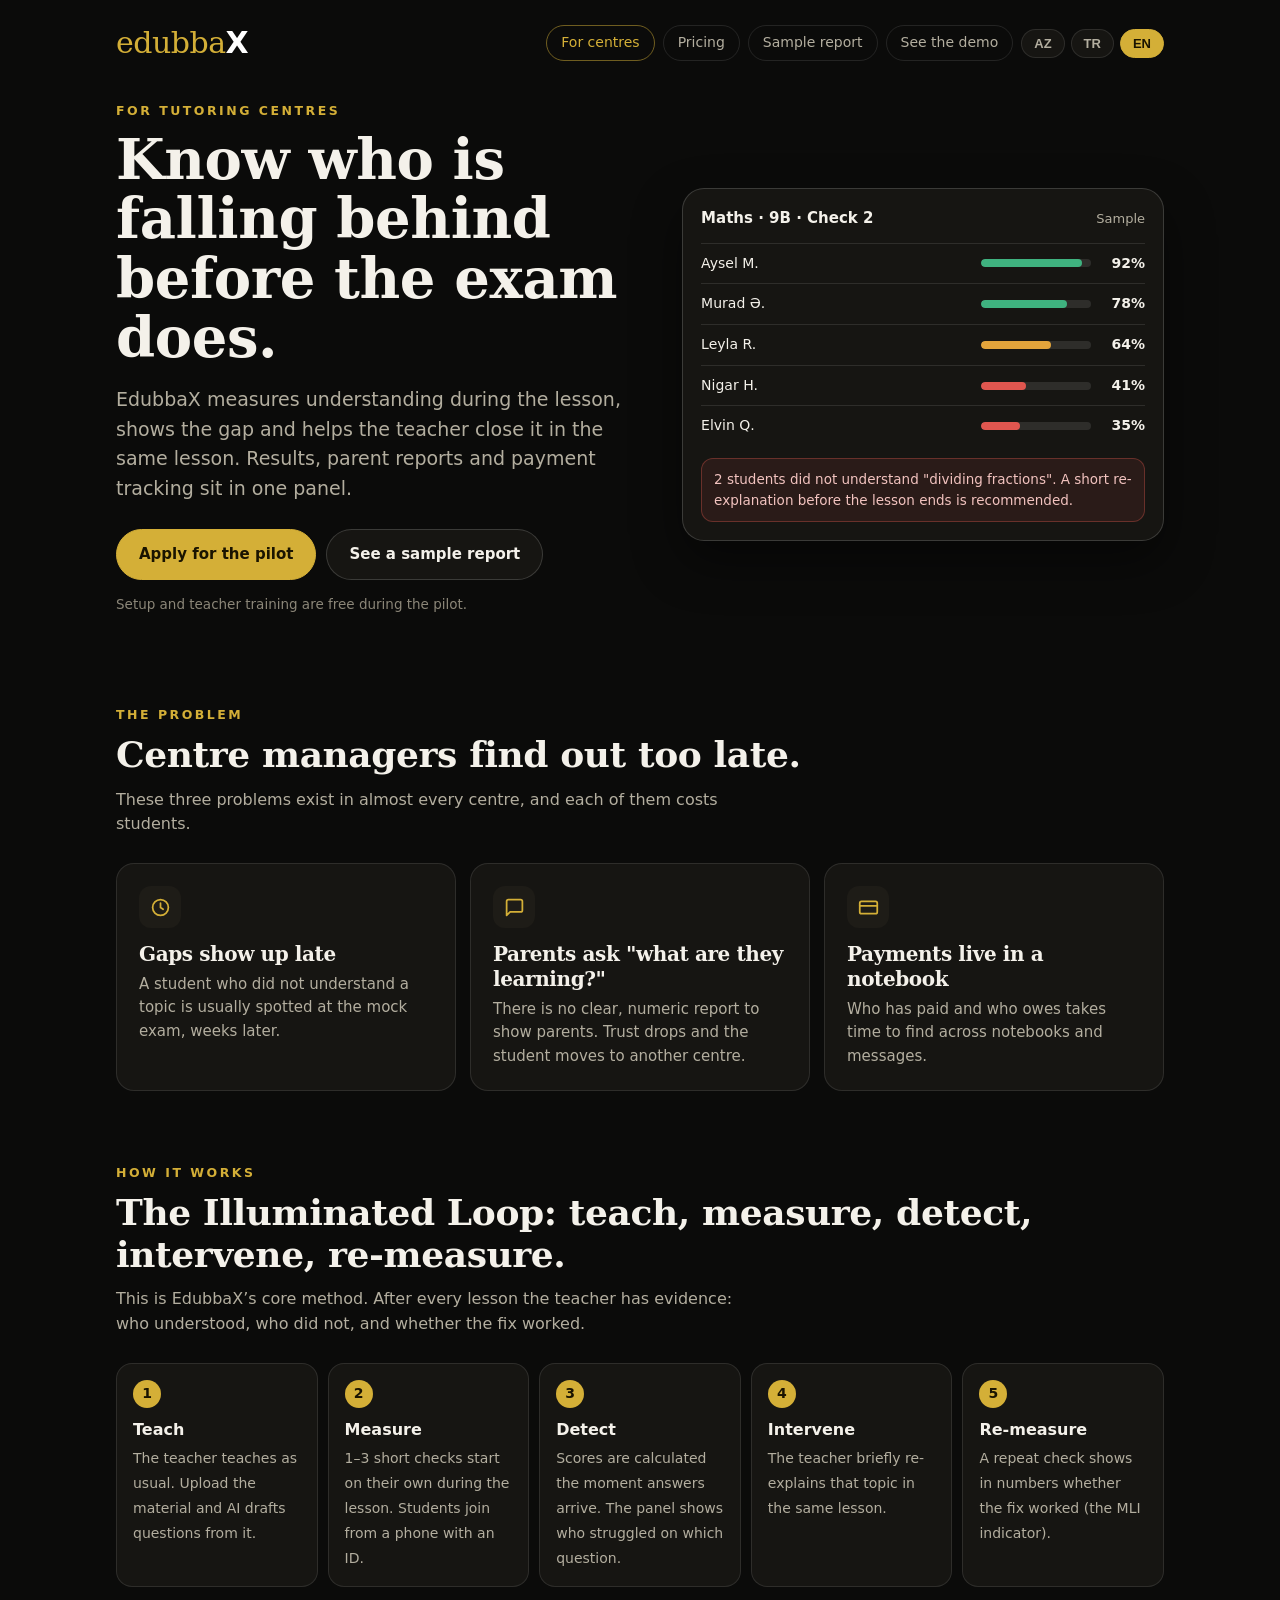
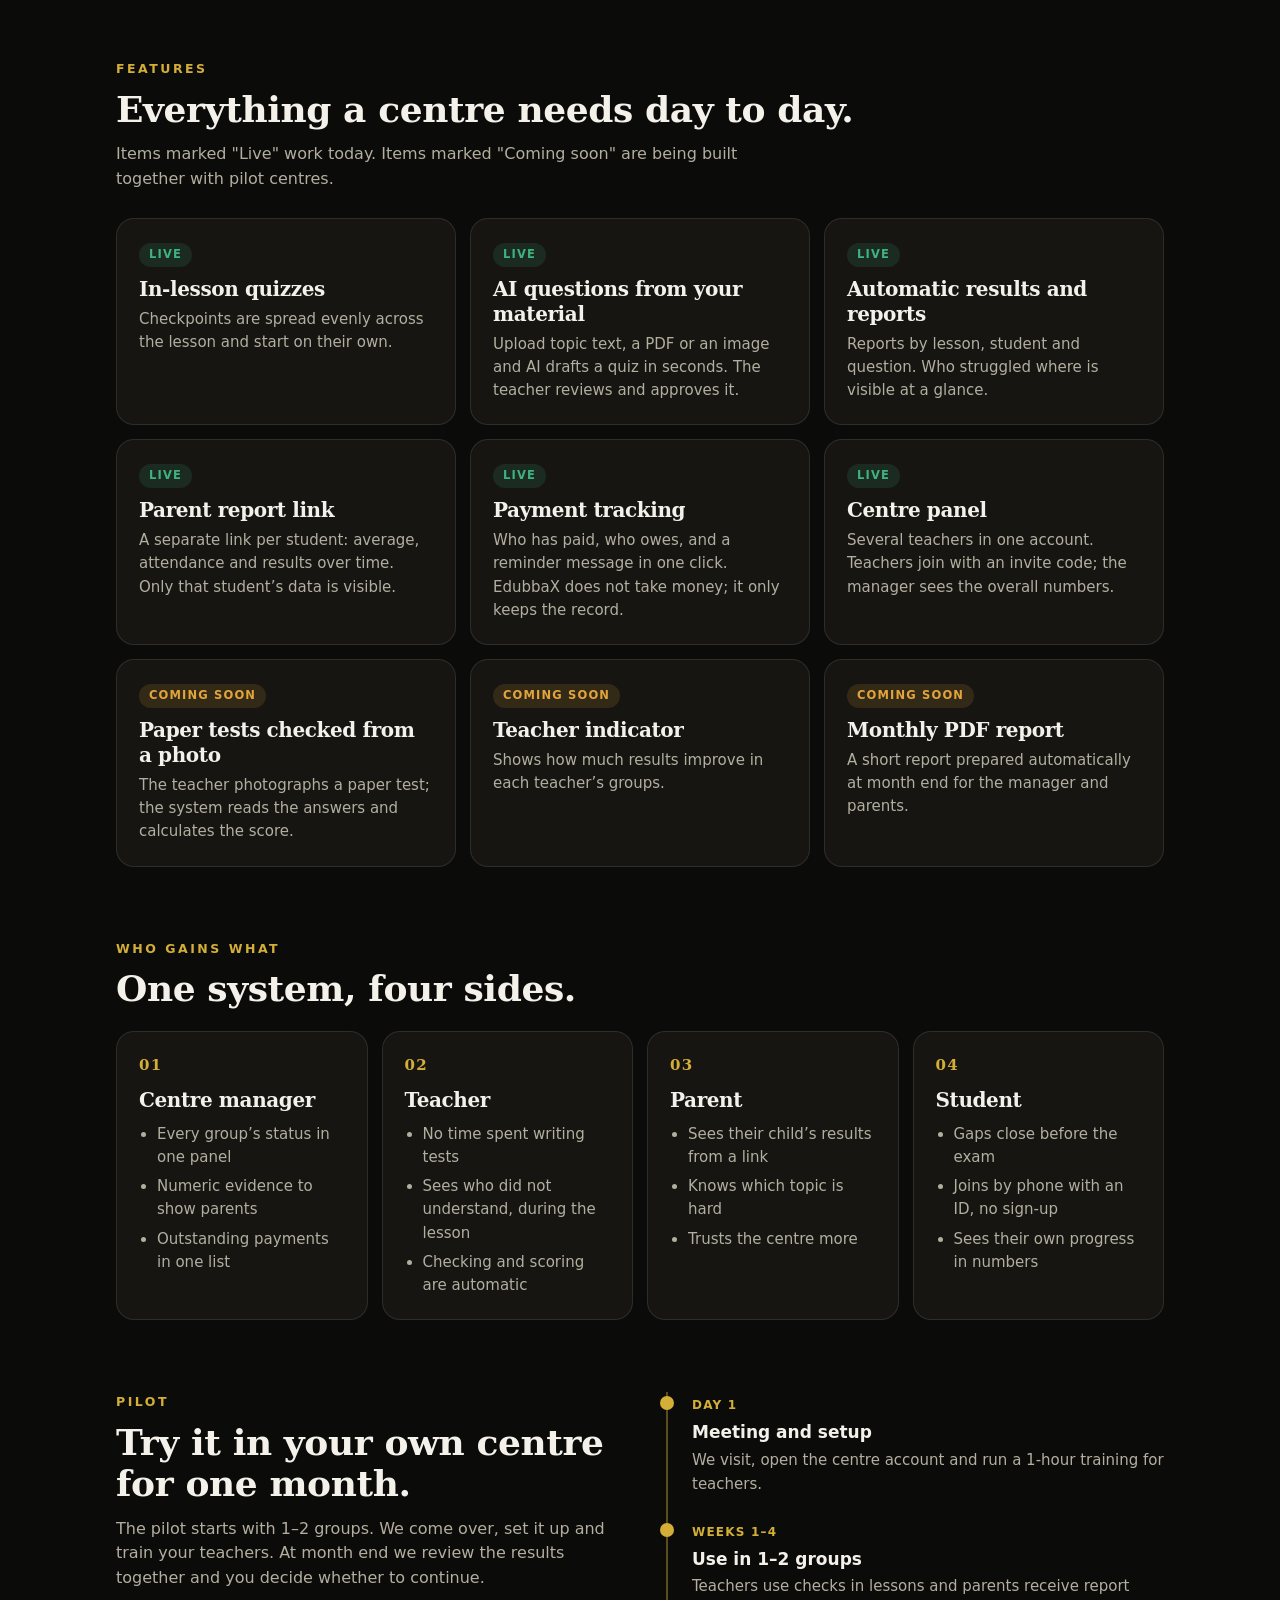
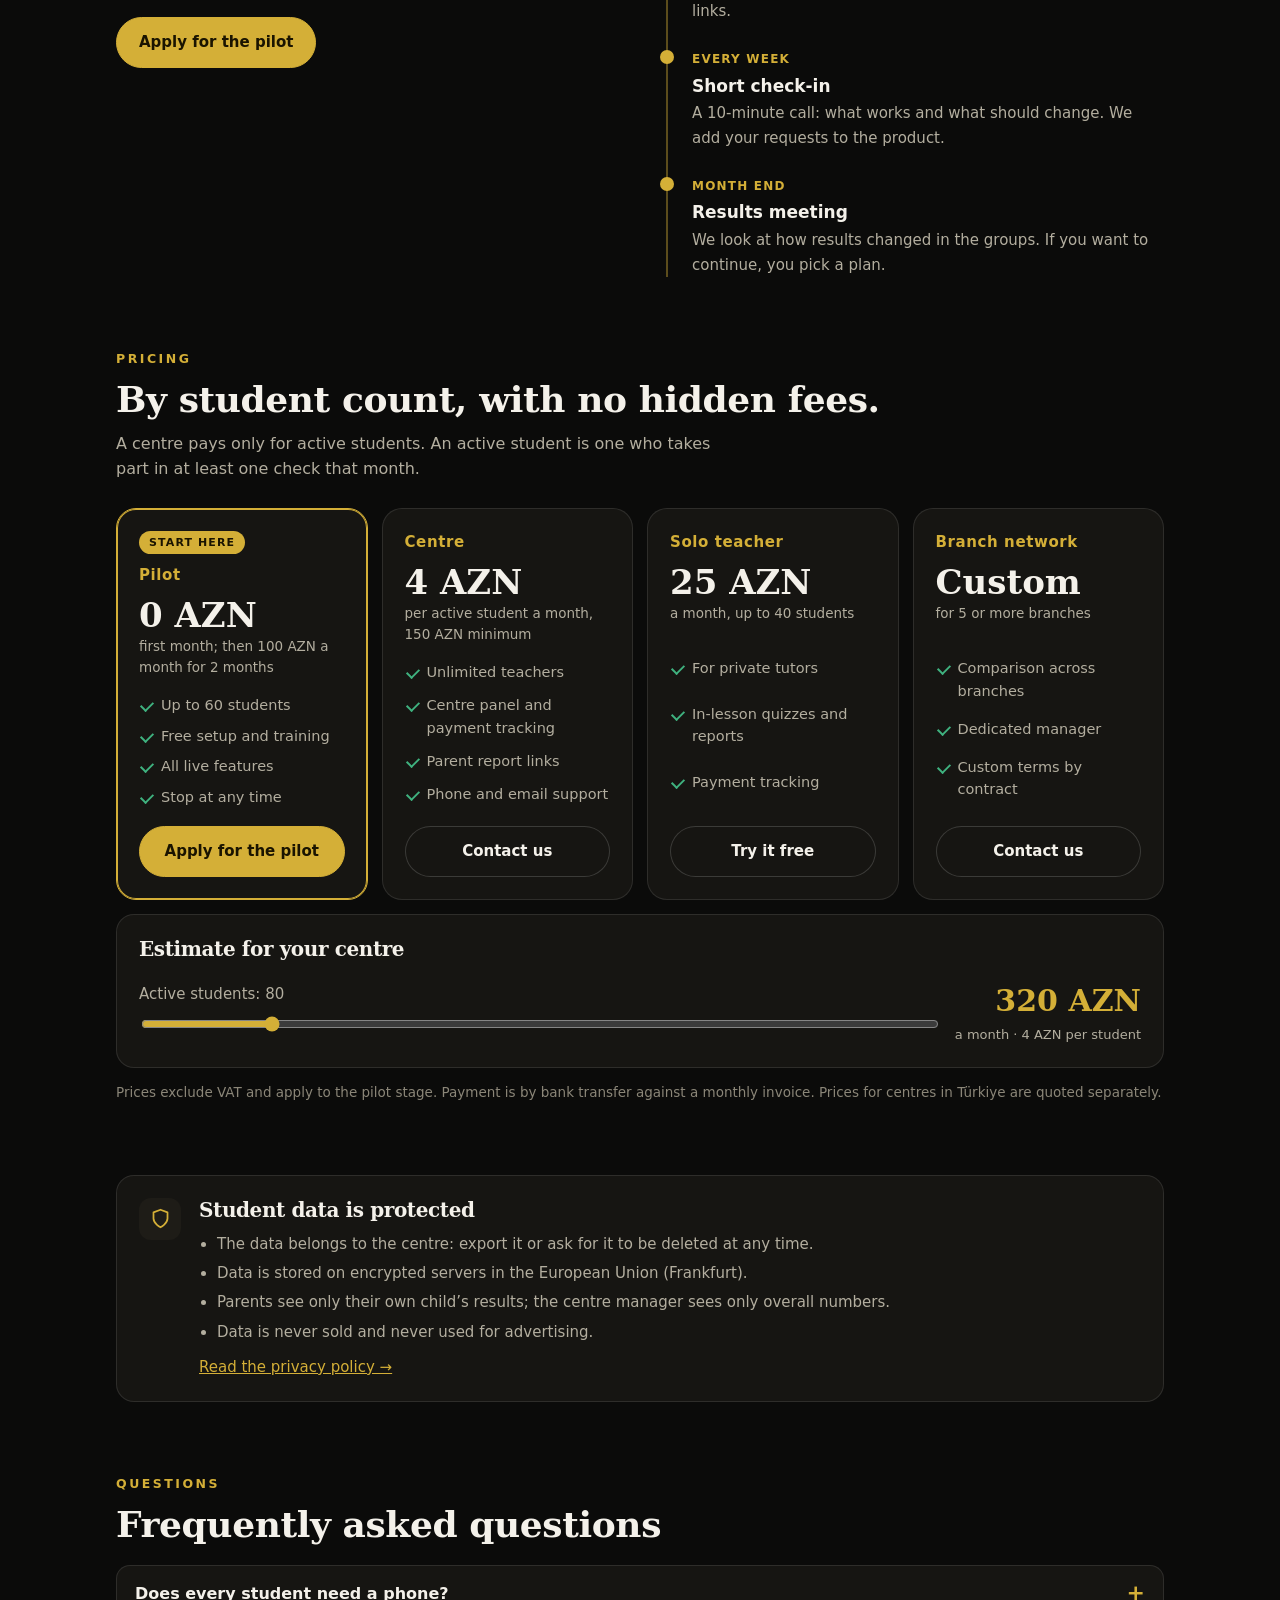
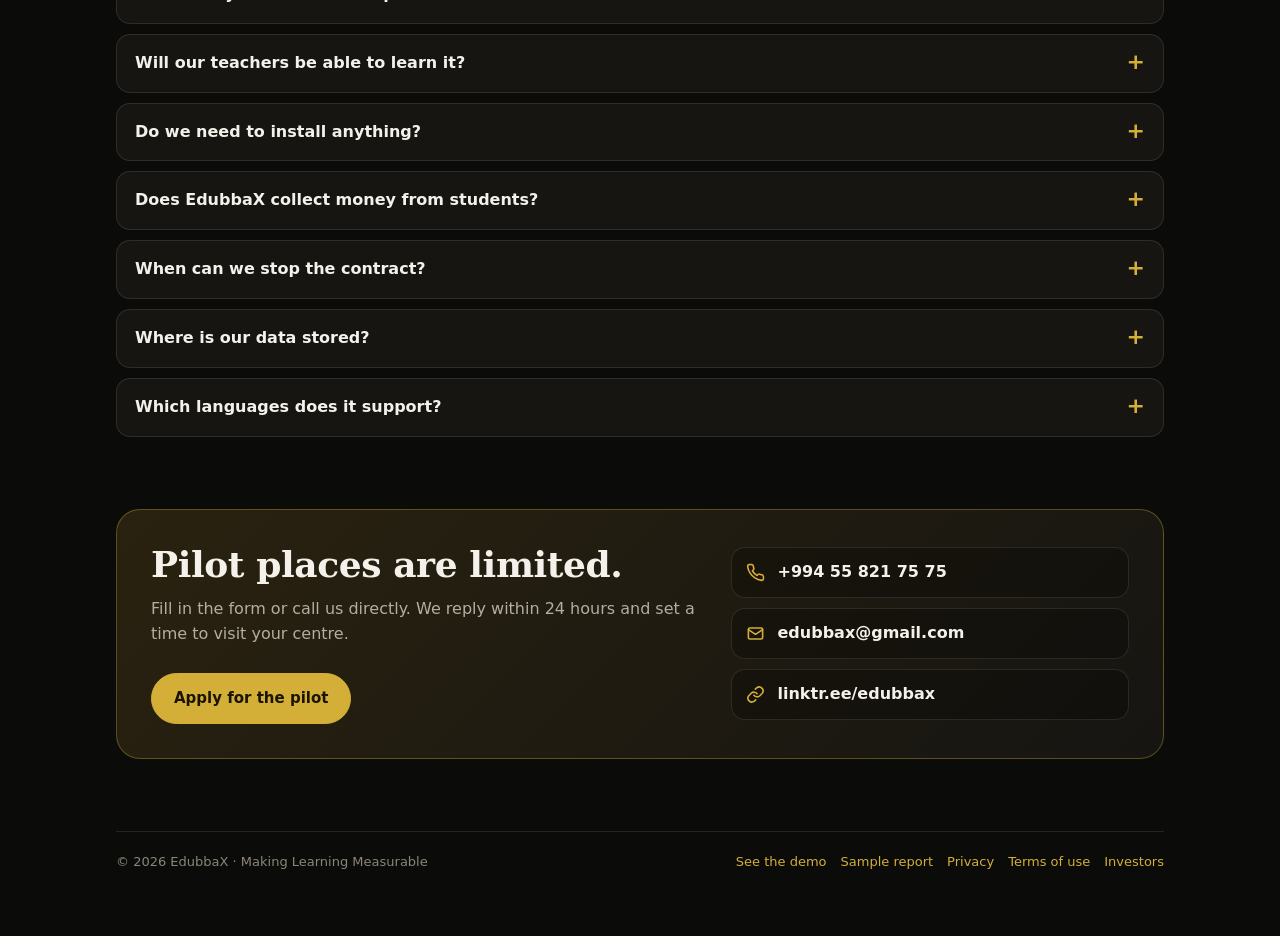
==== courses.html @ f81bd630 "Add centres page, pricing, sample report, privacy and terms pages Co-Authored-By: Claude Opus 5.5 <n" ====
<!doctype html>
<html lang="az">
<head>
<meta charset="utf-8">
<meta name="viewport" content="width=device-width,initial-scale=1">
<title>EdubbaX · Kurslar üçün</title>
<meta name="description" content="Tədris mərkəzləri üçün EdubbaX: dərs içi yoxlama, avtomatik nəticə, valideyn hesabatı və ödəniş uçotu bir paneldə.">
<meta property="og:title" content="EdubbaX · Kurslar üçün">
<meta property="og:description" content="Kursunuzda kimin geri qaldığını imtahandan əvvəl bilin.">
<link rel="stylesheet" href="assets/site.css">
</head>
<body>
<div class="wrap">
  <header class="top">
    <a class="logo" data-l="./" href="./" aria-label="EdubbaX">edubba<b>X</b></a>
    <div class="topr">
      <a class="nav-a on" data-l="courses.html" href="courses.html" data-t="nCourses"></a>
      <a class="nav-a" data-l="courses.html#pricing" href="#pricing" data-t="nPricing"></a>
      <a class="nav-a hide-sm" data-l="sample-report.html" href="sample-report.html" data-t="nSample"></a>
      <a class="nav-a hide-sm" data-l="./" href="./" data-t="nDemo"></a>
      <div class="lang" role="group" aria-label="Language"><button type="button" data-l="az">AZ</button><button type="button" data-l="tr">TR</button><button type="button" data-l="en">EN</button></div>
    </div>
  </header>

  <div class="hero">
    <div>
      <p class="eyebrow" data-t="hEb"></p>
      <h1 data-t="hH"></h1>
      <p class="lead" data-t="hP"></p>
      <div class="cta">
        <a class="btn gold" data-l="waitlist.html" href="waitlist.html" data-t="ctaPilot"></a>
        <a class="btn" data-l="sample-report.html" href="sample-report.html" data-t="ctaSample"></a>
      </div>
      <p class="note" data-t="hNote"></p>
    </div>
    <div class="mock" aria-hidden="true">
      <div class="mh"><b data-t="mTitle"></b><span data-t="mTag"></span></div>
      <div class="mrow"><span>Aysel M.</span><span class="bar"><i style="width:92%;background:var(--ok)"></i></span><b>92%</b></div>
      <div class="mrow"><span>Murad Ə.</span><span class="bar"><i style="width:78%;background:var(--ok)"></i></span><b>78%</b></div>
      <div class="mrow"><span>Leyla R.</span><span class="bar"><i style="width:64%;background:var(--warn)"></i></span><b>64%</b></div>
      <div class="mrow"><span>Nigar H.</span><span class="bar"><i style="width:41%;background:var(--bad)"></i></span><b>41%</b></div>
      <div class="mrow"><span>Elvin Q.</span><span class="bar"><i style="width:35%;background:var(--bad)"></i></span><b>35%</b></div>
      <div class="alert" data-t="mAlert"></div>
    </div>
  </div>

  <section id="problem">
    <p class="eyebrow" data-t="pEb"></p>
    <h2 data-t="pH"></h2>
    <p class="sub" data-t="pSub"></p>
    <div class="g3">
      <div class="card"><span class="ic"><svg viewBox="0 0 24 24" fill="none" stroke="currentColor" stroke-width="2" stroke-linecap="round" stroke-linejoin="round"><circle cx="12" cy="12" r="9"/><path d="M12 7v5l3 2"/></svg></span><h3 data-t="p1h"></h3><p data-t="p1p"></p></div>
      <div class="card"><span class="ic"><svg viewBox="0 0 24 24" fill="none" stroke="currentColor" stroke-width="2" stroke-linecap="round" stroke-linejoin="round"><path d="M21 15a2 2 0 0 1-2 2H7l-4 4V5a2 2 0 0 1 2-2h14a2 2 0 0 1 2 2z"/></svg></span><h3 data-t="p2h"></h3><p data-t="p2p"></p></div>
      <div class="card"><span class="ic"><svg viewBox="0 0 24 24" fill="none" stroke="currentColor" stroke-width="2" stroke-linecap="round" stroke-linejoin="round"><rect x="2" y="5" width="20" height="14" rx="2"/><path d="M2 10h20"/></svg></span><h3 data-t="p3h"></h3><p data-t="p3p"></p></div>
    </div>
  </section>

  <section id="how">
    <p class="eyebrow" data-t="lEb"></p>
    <h2 data-t="lH"></h2>
    <p class="sub" data-t="lSub"></p>
    <div class="steps">
      <div class="step"><b data-t="l1b"></b><span data-t="l1s"></span></div>
      <div class="step"><b data-t="l2b"></b><span data-t="l2s"></span></div>
      <div class="step"><b data-t="l3b"></b><span data-t="l3s"></span></div>
      <div class="step"><b data-t="l4b"></b><span data-t="l4s"></span></div>
      <div class="step"><b data-t="l5b"></b><span data-t="l5s"></span></div>
    </div>
  </section>

  <section id="features">
    <p class="eyebrow" data-t="fEb"></p>
    <h2 data-t="fH"></h2>
    <p class="sub" data-t="fSub"></p>
    <div class="g3">
      <div class="card"><span class="tag live" data-t="live"></span><h3 data-t="f1h"></h3><p data-t="f1p"></p></div>
      <div class="card"><span class="tag live" data-t="live"></span><h3 data-t="f2h"></h3><p data-t="f2p"></p></div>
      <div class="card"><span class="tag live" data-t="live"></span><h3 data-t="f3h"></h3><p data-t="f3p"></p></div>
      <div class="card"><span class="tag live" data-t="live"></span><h3 data-t="f4h"></h3><p data-t="f4p"></p></div>
      <div class="card"><span class="tag live" data-t="live"></span><h3 data-t="f5h"></h3><p data-t="f5p"></p></div>
      <div class="card"><span class="tag live" data-t="live"></span><h3 data-t="f6h"></h3><p data-t="f6p"></p></div>
      <div class="card"><span class="tag soon" data-t="soon"></span><h3 data-t="f7h"></h3><p data-t="f7p"></p></div>
      <div class="card"><span class="tag soon" data-t="soon"></span><h3 data-t="f8h"></h3><p data-t="f8p"></p></div>
      <div class="card"><span class="tag soon" data-t="soon"></span><h3 data-t="f9h"></h3><p data-t="f9p"></p></div>
    </div>
  </section>

  <section id="who">
    <p class="eyebrow" data-t="wEb"></p>
    <h2 data-t="wH"></h2>
    <div class="g4" style="margin-top:22px">
      <div class="card"><span class="num" data-t="w1n"></span><h3 data-t="w1h"></h3><ul><li data-t="w1a"></li><li data-t="w1b"></li><li data-t="w1c"></li></ul></div>
      <div class="card"><span class="num" data-t="w2n"></span><h3 data-t="w2h"></h3><ul><li data-t="w2a"></li><li data-t="w2b"></li><li data-t="w2c"></li></ul></div>
      <div class="card"><span class="num" data-t="w3n"></span><h3 data-t="w3h"></h3><ul><li data-t="w3a"></li><li data-t="w3b"></li><li data-t="w3c"></li></ul></div>
      <div class="card"><span class="num" data-t="w4n"></span><h3 data-t="w4h"></h3><ul><li data-t="w4a"></li><li data-t="w4b"></li><li data-t="w4c"></li></ul></div>
    </div>
  </section>

  <section id="pilot">
    <div class="g2" style="align-items:start;gap:36px">
      <div>
        <p class="eyebrow" data-t="tEb"></p>
        <h2 data-t="tH"></h2>
        <p class="sub" data-t="tSub"></p>
        <a class="btn gold" data-l="waitlist.html" href="waitlist.html" data-t="ctaPilot"></a>
      </div>
      <div class="tl">
        <div><small data-t="t1s"></small><b data-t="t1b"></b><span data-t="t1p"></span></div>
        <div><small data-t="t2s"></small><b data-t="t2b"></b><span data-t="t2p"></span></div>
        <div><small data-t="t3s"></small><b data-t="t3b"></b><span data-t="t3p"></span></div>
        <div style="padding-bottom:0"><small data-t="t4s"></small><b data-t="t4b"></b><span data-t="t4p"></span></div>
      </div>
    </div>
  </section>

  <section id="pricing">
    <p class="eyebrow" data-t="prEb"></p>
    <h2 data-t="prH"></h2>
    <p class="sub" data-t="prSub"></p>
    <div class="plans">
      <div class="plan hl"><span class="badge" data-t="pl1badge"></span><span class="pn" data-t="pl1n"></span><div class="pp" data-t="pl1p"></div><div class="pu" data-t="pl1u"></div>
        <ul><li data-t="pl1a"></li><li data-t="pl1b"></li><li data-t="pl1c"></li><li data-t="pl1d"></li></ul>
        <a class="btn gold" data-l="waitlist.html" href="waitlist.html" data-t="ctaPilot"></a></div>
      <div class="plan"><span class="pn" data-t="pl2n"></span><div class="pp" data-t="pl2p"></div><div class="pu" data-t="pl2u"></div>
        <ul><li data-t="pl2a"></li><li data-t="pl2b"></li><li data-t="pl2c"></li><li data-t="pl2d"></li></ul>
        <a class="btn" href="mailto:edubbax@gmail.com?subject=EdubbaX%20-%20Kurs%20plan%C4%B1" data-t="ctaWrite"></a></div>
      <div class="plan"><span class="pn" data-t="pl3n"></span><div class="pp" data-t="pl3p"></div><div class="pu" data-t="pl3u"></div>
        <ul><li data-t="pl3a"></li><li data-t="pl3b"></li><li data-t="pl3c"></li></ul>
        <a class="btn" data-l="./" href="./" data-t="ctaTry"></a></div>
      <div class="plan"><span class="pn" data-t="pl4n"></span><div class="pp" data-t="pl4p"></div><div class="pu" data-t="pl4u"></div>
        <ul><li data-t="pl4a"></li><li data-t="pl4b"></li><li data-t="pl4c"></li></ul>
        <a class="btn" href="mailto:edubbax@gmail.com?subject=EdubbaX%20-%20Filial%20%C5%9F%C9%99b%C9%99k%C9%99si" data-t="ctaWrite"></a></div>
    </div>
    <div class="card" style="margin-top:14px">
      <h3 data-t="cH"></h3>
      <div class="calc">
        <div><label for="n" id="nlab"></label><input id="n" type="range" min="20" max="400" step="10" value="80"></div>
        <div class="out" id="out"></div>
      </div>
    </div>
    <p class="note" data-t="prNote"></p>
  </section>

  <section id="data">
    <div class="card" style="display:grid;grid-template-columns:auto 1fr;gap:18px;align-items:start">
      <span class="ic" style="margin:0"><svg viewBox="0 0 24 24" fill="none" stroke="currentColor" stroke-width="2" stroke-linecap="round" stroke-linejoin="round"><path d="M12 22s8-4 8-10V5l-8-3-8 3v7c0 6 8 10 8 10z"/></svg></span>
      <div>
        <h3 data-t="dH"></h3>
        <ul><li data-t="d1"></li><li data-t="d2"></li><li data-t="d3"></li><li data-t="d4"></li></ul>
        <p style="margin-top:12px"><a data-l="privacy.html" href="privacy.html" style="color:var(--gold)" data-t="dLink"></a></p>
      </div>
    </div>
  </section>

  <section id="faq">
    <p class="eyebrow" data-t="qEb"></p>
    <h2 data-t="qH" style="margin-bottom:20px"></h2>
    <details><summary data-t="q1"></summary><p data-t="a1"></p></details>
    <details><summary data-t="q2"></summary><p data-t="a2"></p></details>
    <details><summary data-t="q3"></summary><p data-t="a3"></p></details>
    <details><summary data-t="q4"></summary><p data-t="a4"></p></details>
    <details><summary data-t="q5"></summary><p data-t="a5"></p></details>
    <details><summary data-t="q6"></summary><p data-t="a6"></p></details>
    <details><summary data-t="q7"></summary><p data-t="a7"></p></details>
  </section>

  <section class="final">
    <div>
      <h2 data-t="zH"></h2>
      <p data-t="zP"></p>
      <div class="cta"><a class="btn gold" data-l="waitlist.html" href="waitlist.html" data-t="ctaPilot"></a></div>
    </div>
    <div class="contacts">
      <a href="tel:+994558217575"><svg viewBox="0 0 24 24" fill="none" stroke="currentColor" stroke-width="2" stroke-linecap="round" stroke-linejoin="round"><path d="M22 16.9v3a2 2 0 0 1-2.2 2 19.8 19.8 0 0 1-8.6-3.1 19.5 19.5 0 0 1-6-6A19.8 19.8 0 0 1 2.1 4.2 2 2 0 0 1 4.1 2h3a2 2 0 0 1 2 1.7c.1.9.4 1.8.7 2.7a2 2 0 0 1-.5 2.1L8 9.8a16 16 0 0 0 6 6l1.3-1.3a2 2 0 0 1 2.1-.4c.9.3 1.8.6 2.7.7a2 2 0 0 1 1.7 2z"/></svg><span>+994 55 821 75 75</span></a>
      <a href="mailto:edubbax@gmail.com?subject=EdubbaX%20-%20Pilot"><svg viewBox="0 0 24 24" fill="none" stroke="currentColor" stroke-width="2" stroke-linecap="round" stroke-linejoin="round"><rect x="3" y="5" width="18" height="14" rx="2"/><path d="m3 7 9 6 9-6"/></svg><span>edubbax@gmail.com</span></a>
      <a href="https://linktr.ee/edubbax" target="_blank" rel="noopener"><svg viewBox="0 0 24 24" fill="none" stroke="currentColor" stroke-width="2" stroke-linecap="round" stroke-linejoin="round"><path d="M10 13a5 5 0 0 0 7.5.5l3-3a5 5 0 0 0-7-7l-1.7 1.7"/><path d="M14 11a5 5 0 0 0-7.5-.5l-3 3a5 5 0 0 0 7 7l1.7-1.7"/></svg><span>linktr.ee/edubbax</span></a>
    </div>
  </section>

  <footer class="foot">
    <span>© 2026 EdubbaX · Making Learning Measurable</span>
    <nav><a data-l="./" href="./" data-t="nDemo"></a><a data-l="sample-report.html" href="sample-report.html" data-t="nSample"></a><a data-l="privacy.html" href="privacy.html" data-t="nPrivacy"></a><a data-l="terms.html" href="terms.html" data-t="nTerms"></a><a data-l="investors.html" href="investors.html" data-t="nInv"></a></nav>
  </footer>
</div>
<script src="assets/i18n.js"></script>
<script>
const T={
az:{title:'EdubbaX · Kurslar üçün',desc:'Tədris mərkəzləri üçün EdubbaX: dərs içi yoxlama, avtomatik nəticə, valideyn hesabatı və ödəniş uçotu bir paneldə.',
nCourses:'Kurslar üçün',nPricing:'Qiymətlər',nSample:'Nümunə hesabat',nDemo:'Demoya bax',nPrivacy:'Məxfilik',nTerms:'İstifadə şərtləri',nInv:'İnvestorlar',
hEb:'Tədris mərkəzləri üçün',hH:'Kimin geri qaldığını imtahandan əvvəl bilin.',
hP:'EdubbaX dərsin içində anlamanı ölçür, boşluğu göstərir və müəllimə onu elə həmin dərsdə bağlamağa kömək edir. Nəticələr, valideyn hesabatı və ödəniş uçotu bir paneldədir.',
ctaPilot:'Pilot üçün müraciət et',ctaSample:'Nümunə hesabata bax',ctaWrite:'Bizə yazın',ctaTry:'Pulsuz sına',
hNote:'Pilot dövründə quraşdırma və müəllim təlimi pulsuzdur.',
mTitle:'Riyaziyyat · 9B · 2-ci yoxlama',mTag:'Nümunə',mAlert:'2 şagird "kəsrlərin bölünməsi" mövzusunu başa düşməyib. Dərs bitmədən qısa təkrar izah tövsiyə olunur.',
pEb:'Problem',pH:'Kurs rəhbəri çox şeyi gec öyrənir.',pSub:'Bu üç problem demək olar ki, hər kursda var və hamısı şagird itkisinə gətirib çıxarır.',
p1h:'Boşluq gec görünür',p1p:'Şagirdin mövzunu başa düşmədiyi çox vaxt sınaq imtahanında, yəni həftələr sonra bilinir.',
p2h:'Valideyn "nə öyrənir?" soruşur',p2p:'Valideynə göstəriləcək aydın, rəqəmli hesabat yoxdur. Etimad azalır, şagird kursu dəyişir.',
p3h:'Ödənişlər dəftərdə qalır',p3p:'Kim ödəyib, kimin borcu var, bunu dəftər və mesajlar arasında axtarmaq vaxt aparır.',
lEb:'Necə işləyir',lH:'İşıqlı Döngü: öyrət, ölç, aşkarla, müdaxilə et, yenidən ölç.',lSub:'EdubbaX-ın əsas metodu budur. Hər dərsdə müəllimin əlində sübut olur: kim başa düşdü, kim yox və düzəliş işə yaradımı.',
l1b:'Öyrət',l1s:'Müəllim dərsi adi qaydada keçir. Materialı yükləyəndə AI ondan suallar hazırlayır.',
l2b:'Ölç',l2s:'Dərsin içində 1–3 qısa yoxlama avtomatik başlayır. Şagird telefondan ID ilə qoşulur.',
l3b:'Aşkarla',l3s:'Cavab gələn an nəticə hesablanır. Panel hansı sualda, kimin çətinlik çəkdiyini göstərir.',
l4b:'Müdaxilə et',l4s:'Müəllim həmin mövzunu elə həmin dərsdə qısa təkrar izah edir.',
l5b:'Yenidən ölç',l5s:'Təkrar yoxlama düzəlişin işə yarayıb-yaramadığını rəqəmlə göstərir (MLI göstəricisi).',
fEb:'Funksiyalar',fH:'Kursun gündəlik işi üçün lazım olan hər şey.',fSub:'"Hazırdır" işarəsi olanlar bu gün işləyir. "Tezliklə" olanlar pilot kurslarla birlikdə hazırlanır.',
live:'Hazırdır',soon:'Tezliklə',
f1h:'Dərs içi testlər',f1p:'Yoxlama nöqtələri dərs müddətinə bərabər paylanır və öz-özünə başlayır.',
f2h:'Materialdan AI sualları',f2p:'Mövzu mətnini, PDF-i və ya şəkli yükləyin, AI bir neçə saniyəyə test hazırlasın. Müəllim yoxlayıb təsdiq edir.',
f3h:'Avtomatik nəticə və hesabat',f3p:'Dərs, şagird və sual üzrə hesabatlar. Kimin harada çətinlik çəkdiyi bir baxışda görünür.',
f4h:'Valideyn hesabatı linki',f4p:'Hər şagird üçün ayrıca link: orta nəticə, davamiyyət, nəticələrin gedişi. Yalnız həmin şagirdin məlumatı görünür.',
f5h:'Ödəniş uçotu',f5p:'Kim ödəyib, kimin borcu var, xatırlatma mətni bir düymə ilə hazırdır. EdubbaX pul qəbul etmir, yalnız qeyd aparır.',
f6h:'Mərkəz paneli',f6p:'Bir neçə müəllim bir hesabda. Müəllimlər dəvət kodu ilə qoşulur, rəhbər ümumi rəqəmləri görür.',
f7h:'Kağız testin şəkillə yoxlanması',f7p:'Müəllim kağız testin şəklini çəkir, sistem cavabları oxuyub balı hesablayır.',
f8h:'Müəllim reytinqi',f8p:'Hər müəllimin qruplarında nəticələrin nə qədər yaxşılaşdığını göstərən göstərici.',
f9h:'Aylıq PDF hesabat',f9p:'Ay sonu kurs rəhbəri və valideynlər üçün avtomatik hazırlanan qısa hesabat.',
wEb:'Kim nə qazanır',wH:'Bir sistem, dörd tərəf.',
w1n:'01',w1h:'Kurs rəhbəri',w1a:'Bütün qrupların vəziyyəti bir paneldə',w1b:'Valideynə göstəriləcək rəqəmli sübut',w1c:'Ödəniş borcları bir siyahıda',
w2n:'02',w2h:'Müəllim',w2a:'Test hazırlamağa vaxt getmir',w2b:'Kimin başa düşmədiyini dərsdə görür',w2c:'Yoxlama və hesablama avtomatikdir',
w3n:'03',w3h:'Valideyn',w3a:'Övladının nəticəsini linkdən görür',w3b:'Hansı mövzuda çətinlik çəkdiyini bilir',w3c:'Kursa etimadı artır',
w4n:'04',w4h:'Şagird',w4a:'Boşluq imtahandan əvvəl bağlanır',w4b:'Telefonla ID ilə qoşulur, qeydiyyat lazım deyil',w4c:'Öz inkişafını rəqəmlə görür',
tEb:'Pilot',tH:'Bir ay ərzində öz kursunuzda sınayın.',tSub:'Pilot 1–2 qrupla başlayır. Biz gəlirik, quraşdırırıq və müəllimlərə öyrədirik. Ay sonu nəticələrə birlikdə baxırıq və davam edib-etməməyə siz qərar verirsiniz.',
t1s:'1-ci gün',t1b:'Tanışlıq və quraşdırma',t1p:'Kursa gəlirik, mərkəz hesabını açırıq, müəllimlərə 1 saatlıq təlim keçirik.',
t2s:'1–4-cü həftə',t2b:'1–2 qrupda istifadə',t2p:'Müəllimlər dərslərdə yoxlamalardan istifadə edir, valideynlərə hesabat linki göndərilir.',
t3s:'Hər həftə',t3b:'Qısa əlaqə',t3p:'10 dəqiqəlik zəng: nə işləyir, nə dəyişməlidir. İstəklərinizi sistemə əlavə edirik.',
t4s:'Ay sonu',t4b:'Nəticə görüşü',t4p:'Qruplarda nəticələrin necə dəyişdiyinə baxırıq. Davam etmək istəsəniz, plan seçirsiniz.',
prEb:'Qiymətlər',prH:'Şagird sayına görə, gizli ödəniş olmadan.',prSub:'Kurs yalnız aktiv şagirdlər üçün ödəyir. Aktiv şagird həmin ay ən azı bir yoxlamada iştirak edən şagirddir.',
pl1badge:'Başlanğıc',pl1n:'Pilot',pl1p:'0 AZN',pl1u:'ilk ay; sonra 2 ay boyunca ayda 100 AZN',pl1a:'60 şagirdə qədər',pl1b:'Pulsuz quraşdırma və təlim',pl1c:'Bütün hazır funksiyalar',pl1d:'İstənilən vaxt dayandırmaq olar',
pl2n:'Kurs',pl2p:'4 AZN',pl2u:'aktiv şagird başına ayda, minimum 150 AZN',pl2a:'Limitsiz müəllim',pl2b:'Mərkəz paneli və ödəniş uçotu',pl2c:'Valideyn hesabatı linkləri',pl2d:'Telefon və e-poçtla dəstək',
pl3n:'Fərdi müəllim',pl3p:'25 AZN',pl3u:'ayda, 40 şagirdə qədər',pl3a:'Repetitorlar üçün',pl3b:'Dərs içi testlər və hesabatlar',pl3c:'Ödəniş uçotu',
pl4n:'Filial şəbəkəsi',pl4p:'Fərdi',pl4u:'5 və daha çox filial üçün',pl4a:'Filiallar arası müqayisə',pl4b:'Ayrıca menecer',pl4c:'Müqavilə ilə xüsusi şərtlər',
cH:'Kursunuz üçün təxmini hesab',cLab:'Aktiv şagird sayı: {n}',cOut:'{v} AZN',cPer:'ayda · şagird başına {p} AZN',
prNote:'Qiymətlər ƏDV-siz göstərilib və pilot mərhələsi üçün qüvvədədir. Ödəniş bank köçürməsi ilə, aylıq qaimə əsasında aparılır. Türkiyədəki kurslar üçün qiymət ayrıca bildirilir.',
dH:'Şagird məlumatları qorunur',d1:'Məlumatlar kursa məxsusdur: istənilən vaxt ixrac edə və ya silinməsini tələb edə bilərsiniz.',d2:'Məlumatlar Avropa İttifaqında (Frankfurt) yerləşən şifrəli serverlərdə saxlanılır.',d3:'Valideyn yalnız öz övladının nəticəsini görür, mərkəz rəhbəri yalnız ümumi rəqəmləri.',d4:'Məlumatlar heç kimə satılmır və reklam üçün istifadə edilmir.',dLink:'Məxfilik siyasətini oxuyun →',
qEb:'Suallar',qH:'Tez-tez verilən suallar',
q1:'Hər şagirdin telefonu olmalıdırmı?',a1:'Yox. Telefonu, planşeti və ya kompüteri olan şagird qoşulur. Cihazı olmayan şagirdlər üçün kağız test variantı hazırlanır (şəkillə yoxlama tezliklə).',
q2:'Müəllimlərimiz bunu öyrənə biləcəkmi?',a2:'Bəli. Təlim 1 saat çəkir. Müəllim adi dərsini keçir, EdubbaX yalnız yoxlama və hesablama işini öz üzərinə götürür.',
q3:'Proqram yükləmək lazımdırmı?',a3:'Yox. EdubbaX brauzerdə işləyir: telefonda, planşetdə və kompüterdə. Yalnız internet bağlantısı lazımdır.',
q4:'EdubbaX şagirdlərdən pul yığır?',a4:'Yox. Ödəniş bölməsi yalnız uçot üçündür: kim ödəyib, kimin borcu var. Pulu kurs əvvəlki qaydada qəbul edir.',
q5:'Müqaviləni nə vaxt dayandıra bilərik?',a5:'İstənilən ay. 30 gün əvvəl yazılı xəbər vermək kifayətdir. Pilot dövründə isə istənilən gün dayandırmaq olar.',
q6:'Məlumatlarımız harada saxlanılır?',a6:'Avropa İttifaqında, Frankfurtdakı şifrəli serverlərdə. Ətraflı məlumat məxfilik siyasətindədir.',
q7:'Hansı dillərdə işləyir?',a7:'İnterfeys Azərbaycan, türk, rus, ingilis, ərəb və çin dillərindədir. Testlər istənilən fənn və dildə hazırlana bilər.',
zH:'Pilot kurslar üçün yer məhduddur.',zP:'Formu doldurun və ya birbaşa zəng edin. 24 saat ərzində əlaqə saxlayırıq və kursunuza gəlmək üçün vaxt təyin edirik.'},

tr:{title:'EdubbaX · Kurslar için',desc:'Kurs merkezleri için EdubbaX: ders içi ölçme, otomatik sonuç, veli raporu ve ödeme takibi tek panelde.',
nCourses:'Kurslar için',nPricing:'Fiyatlar',nSample:'Örnek rapor',nDemo:'Demoyu gör',nPrivacy:'Gizlilik',nTerms:'Kullanım şartları',nInv:'Yatırımcılar',
hEb:'Kurs merkezleri için',hH:'Kimin geride kaldığını sınavdan önce bilin.',
hP:'EdubbaX ders sırasında anlamayı ölçer, boşluğu gösterir ve öğretmenin onu aynı derste kapatmasına yardım eder. Sonuçlar, veli raporu ve ödeme takibi tek paneldedir.',
ctaPilot:'Pilot için başvur',ctaSample:'Örnek raporu gör',ctaWrite:'Bize yazın',ctaTry:'Ücretsiz dene',
hNote:'Pilot süresince kurulum ve öğretmen eğitimi ücretsizdir.',
mTitle:'Matematik · 9B · 2. kontrol',mTag:'Örnek',mAlert:'2 öğrenci "kesirlerde bölme" konusunu anlamadı. Ders bitmeden kısa bir tekrar önerilir.',
pEb:'Sorun',pH:'Kurs yöneticisi çoğu şeyi geç öğreniyor.',pSub:'Bu üç sorun neredeyse her kursta var ve hepsi öğrenci kaybına yol açıyor.',
p1h:'Boşluk geç fark ediliyor',p1p:'Öğrencinin konuyu anlamadığı çoğu zaman deneme sınavında, yani haftalar sonra ortaya çıkıyor.',
p2h:'Veli "ne öğreniyor?" diye soruyor',p2p:'Veliye gösterilecek net, sayısal bir rapor yok. Güven azalıyor, öğrenci kurs değiştiriyor.',
p3h:'Ödemeler defterde kalıyor',p3p:'Kim ödedi, kimin borcu var; bunu defter ve mesajlar arasında aramak zaman alıyor.',
lEb:'Nasıl çalışır',lH:'Aydınlık Döngü: öğret, ölç, tespit et, müdahale et, yeniden ölç.',lSub:'EdubbaX’in temel yöntemi budur. Her derste öğretmenin elinde kanıt olur: kim anladı, kim anlamadı ve düzeltme işe yaradı mı.',
l1b:'Öğret',l1s:'Öğretmen dersi her zamanki gibi anlatır. Materyali yüklediğinde yapay zekâ sorular hazırlar.',
l2b:'Ölç',l2s:'Ders sırasında 1–3 kısa kontrol kendiliğinden başlar. Öğrenci telefondan ID ile katılır.',
l3b:'Tespit et',l3s:'Cevap geldiği anda sonuç hesaplanır. Panel hangi soruda kimin zorlandığını gösterir.',
l4b:'Müdahale et',l4s:'Öğretmen o konuyu aynı derste kısaca yeniden anlatır.',
l5b:'Yeniden ölç',l5s:'Tekrar kontrol, düzeltmenin işe yarayıp yaramadığını sayıyla gösterir (MLI göstergesi).',
fEb:'Özellikler',fH:'Kursun günlük işi için gereken her şey.',fSub:'"Hazır" işaretli olanlar bugün çalışıyor. "Yakında" olanlar pilot kurslarla birlikte geliştiriliyor.',
live:'Hazır',soon:'Yakında',
f1h:'Ders içi testler',f1p:'Kontrol noktaları ders süresine eşit dağılır ve kendiliğinden başlar.',
f2h:'Materyalden yapay zekâ soruları',f2p:'Konu metnini, PDF’i veya görseli yükleyin, yapay zekâ birkaç saniyede test hazırlasın. Öğretmen kontrol edip onaylar.',
f3h:'Otomatik sonuç ve rapor',f3p:'Ders, öğrenci ve soru bazında raporlar. Kimin nerede zorlandığı tek bakışta görünür.',
f4h:'Veli raporu bağlantısı',f4p:'Her öğrenci için ayrı bağlantı: ortalama, devam, sonuçların gidişatı. Yalnızca o öğrencinin verisi görünür.',
f5h:'Ödeme takibi',f5p:'Kim ödedi, kimin borcu var; hatırlatma metni tek tuşla hazır. EdubbaX para almaz, yalnızca kayıt tutar.',
f6h:'Merkez paneli',f6p:'Birden fazla öğretmen tek hesapta. Öğretmenler davet koduyla katılır, yönetici genel sayıları görür.',
f7h:'Kâğıt testin fotoğrafla okunması',f7p:'Öğretmen kâğıt testin fotoğrafını çeker, sistem cevapları okuyup puanı hesaplar.',
f8h:'Öğretmen göstergesi',f8p:'Her öğretmenin gruplarında sonuçların ne kadar iyileştiğini gösteren gösterge.',
f9h:'Aylık PDF rapor',f9p:'Ay sonunda kurs yöneticisi ve veliler için otomatik hazırlanan kısa rapor.',
wEb:'Kim ne kazanır',wH:'Tek sistem, dört taraf.',
w1n:'01',w1h:'Kurs yöneticisi',w1a:'Tüm grupların durumu tek panelde',w1b:'Veliye gösterilecek sayısal kanıt',w1c:'Ödeme borçları tek listede',
w2n:'02',w2h:'Öğretmen',w2a:'Test hazırlamaya zaman gitmez',w2b:'Kimin anlamadığını derste görür',w2c:'Kontrol ve hesaplama otomatik',
w3n:'03',w3h:'Veli',w3a:'Çocuğunun sonucunu bağlantıdan görür',w3b:'Hangi konuda zorlandığını bilir',w3c:'Kursa güveni artar',
w4n:'04',w4h:'Öğrenci',w4a:'Boşluk sınavdan önce kapanır',w4b:'Telefonla ID ile katılır, kayıt gerekmez',w4c:'Kendi gelişimini sayıyla görür',
tEb:'Pilot',tH:'Bir ay boyunca kendi kursunuzda deneyin.',tSub:'Pilot 1–2 grupla başlar. Geliyoruz, kuruyoruz ve öğretmenlere öğretiyoruz. Ay sonunda sonuçlara birlikte bakıyoruz ve devam edip etmemeye siz karar veriyorsunuz.',
t1s:'1. gün',t1b:'Tanışma ve kurulum',t1p:'Kursa geliyoruz, merkez hesabını açıyoruz, öğretmenlere 1 saatlik eğitim veriyoruz.',
t2s:'1–4. hafta',t2b:'1–2 grupta kullanım',t2p:'Öğretmenler derslerde kontrolleri kullanır, velilere rapor bağlantısı gönderilir.',
t3s:'Her hafta',t3b:'Kısa görüşme',t3p:'10 dakikalık görüşme: ne çalışıyor, ne değişmeli. İsteklerinizi sisteme ekliyoruz.',
t4s:'Ay sonu',t4b:'Sonuç toplantısı',t4p:'Gruplarda sonuçların nasıl değiştiğine bakıyoruz. Devam etmek isterseniz bir plan seçiyorsunuz.',
prEb:'Fiyatlar',prH:'Öğrenci sayısına göre, gizli ücret olmadan.',prSub:'Kurs yalnızca aktif öğrenciler için öder. Aktif öğrenci, o ay en az bir kontrole katılan öğrencidir.',
pl1badge:'Başlangıç',pl1n:'Pilot',pl1p:'0 AZN',pl1u:'ilk ay; sonra 2 ay boyunca ayda 100 AZN',pl1a:'60 öğrenciye kadar',pl1b:'Ücretsiz kurulum ve eğitim',pl1c:'Tüm hazır özellikler',pl1d:'İstediğiniz zaman durdurabilirsiniz',
pl2n:'Kurs',pl2p:'4 AZN',pl2u:'aktif öğrenci başına aylık, en az 150 AZN',pl2a:'Sınırsız öğretmen',pl2b:'Merkez paneli ve ödeme takibi',pl2c:'Veli raporu bağlantıları',pl2d:'Telefon ve e-posta desteği',
pl3n:'Bireysel öğretmen',pl3p:'25 AZN',pl3u:'aylık, 40 öğrenciye kadar',pl3a:'Özel ders verenler için',pl3b:'Ders içi testler ve raporlar',pl3c:'Ödeme takibi',
pl4n:'Şube ağı',pl4p:'Özel',pl4u:'5 ve daha fazla şube için',pl4a:'Şubeler arası karşılaştırma',pl4b:'Ayrı yönetici',pl4c:'Sözleşmeyle özel şartlar',
cH:'Kursunuz için tahmini hesap',cLab:'Aktif öğrenci sayısı: {n}',cOut:'{v} AZN',cPer:'aylık · öğrenci başına {p} AZN',
prNote:'Fiyatlar KDV hariçtir ve pilot dönemi için geçerlidir. Ödeme banka havalesiyle, aylık fatura üzerinden yapılır. Türkiye’deki kurslar için fiyatlar TL olarak ayrıca bildirilir.',
dH:'Öğrenci verileri korunur',d1:'Veriler kursa aittir: istediğiniz zaman dışa aktarabilir veya silinmesini isteyebilirsiniz.',d2:'Veriler Avrupa Birliği’nde (Frankfurt) bulunan şifreli sunucularda saklanır.',d3:'Veli yalnızca kendi çocuğunun sonucunu, merkez yöneticisi yalnızca genel sayıları görür.',d4:'Veriler kimseye satılmaz ve reklam için kullanılmaz.',dLink:'Gizlilik politikasını okuyun →',
qEb:'Sorular',qH:'Sık sorulan sorular',
q1:'Her öğrencinin telefonu olmalı mı?',a1:'Hayır. Telefonu, tableti veya bilgisayarı olan öğrenci katılır. Cihazı olmayanlar için kâğıt test seçeneği hazırlanır (fotoğrafla okuma yakında).',
q2:'Öğretmenlerimiz bunu öğrenebilir mi?',a2:'Evet. Eğitim 1 saat sürer. Öğretmen normal dersini anlatır, EdubbaX yalnızca kontrol ve hesaplama işini üstlenir.',
q3:'Program indirmek gerekiyor mu?',a3:'Hayır. EdubbaX tarayıcıda çalışır: telefonda, tablette ve bilgisayarda. Yalnızca internet bağlantısı gerekir.',
q4:'EdubbaX öğrencilerden para topluyor mu?',a4:'Hayır. Ödeme bölümü yalnızca kayıt içindir: kim ödedi, kimin borcu var. Parayı kurs eskisi gibi kendisi alır.',
q5:'Sözleşmeyi ne zaman durdurabiliriz?',a5:'İstediğiniz ay. 30 gün önceden yazılı bildirim yeterlidir. Pilot süresince istediğiniz gün durdurabilirsiniz.',
q6:'Verilerimiz nerede saklanıyor?',a6:'Avrupa Birliği’nde, Frankfurt’taki şifreli sunucularda. Ayrıntılar gizlilik politikasındadır.',
q7:'Hangi dillerde çalışıyor?',a7:'Arayüz Azerbaycan Türkçesi, Türkçe, Rusça, İngilizce, Arapça ve Çince’dir. Testler her ders ve dilde hazırlanabilir.',
zH:'Pilot kurslar için yer sınırlı.',zP:'Formu doldurun veya doğrudan arayın. 24 saat içinde dönüş yapıyor ve kursunuzu ziyaret için zaman belirliyoruz.'},

en:{title:'EdubbaX · For tutoring centres',desc:'EdubbaX for tutoring centres: in-lesson checks, automatic results, parent reports and payment tracking in one panel.',
nCourses:'For centres',nPricing:'Pricing',nSample:'Sample report',nDemo:'See the demo',nPrivacy:'Privacy',nTerms:'Terms of use',nInv:'Investors',
hEb:'For tutoring centres',hH:'Know who is falling behind before the exam does.',
hP:'EdubbaX measures understanding during the lesson, shows the gap and helps the teacher close it in the same lesson. Results, parent reports and payment tracking sit in one panel.',
ctaPilot:'Apply for the pilot',ctaSample:'See a sample report',ctaWrite:'Contact us',ctaTry:'Try it free',
hNote:'Setup and teacher training are free during the pilot.',
mTitle:'Maths · 9B · Check 2',mTag:'Sample',mAlert:'2 students did not understand "dividing fractions". A short re-explanation before the lesson ends is recommended.',
pEb:'The problem',pH:'Centre managers find out too late.',pSub:'These three problems exist in almost every centre, and each of them costs students.',
p1h:'Gaps show up late',p1p:'A student who did not understand a topic is usually spotted at the mock exam, weeks later.',
p2h:'Parents ask "what are they learning?"',p2p:'There is no clear, numeric report to show parents. Trust drops and the student moves to another centre.',
p3h:'Payments live in a notebook',p3p:'Who has paid and who owes takes time to find across notebooks and messages.',
lEb:'How it works',lH:'The Illuminated Loop: teach, measure, detect, intervene, re-measure.',lSub:'This is EdubbaX’s core method. After every lesson the teacher has evidence: who understood, who did not, and whether the fix worked.',
l1b:'Teach',l1s:'The teacher teaches as usual. Upload the material and AI drafts questions from it.',
l2b:'Measure',l2s:'1–3 short checks start on their own during the lesson. Students join from a phone with an ID.',
l3b:'Detect',l3s:'Scores are calculated the moment answers arrive. The panel shows who struggled on which question.',
l4b:'Intervene',l4s:'The teacher briefly re-explains that topic in the same lesson.',
l5b:'Re-measure',l5s:'A repeat check shows in numbers whether the fix worked (the MLI indicator).',
fEb:'Features',fH:'Everything a centre needs day to day.',fSub:'Items marked "Live" work today. Items marked "Coming soon" are being built together with pilot centres.',
live:'Live',soon:'Coming soon',
f1h:'In-lesson quizzes',f1p:'Checkpoints are spread evenly across the lesson and start on their own.',
f2h:'AI questions from your material',f2p:'Upload topic text, a PDF or an image and AI drafts a quiz in seconds. The teacher reviews and approves it.',
f3h:'Automatic results and reports',f3p:'Reports by lesson, student and question. Who struggled where is visible at a glance.',
f4h:'Parent report link',f4p:'A separate link per student: average, attendance and results over time. Only that student’s data is visible.',
f5h:'Payment tracking',f5p:'Who has paid, who owes, and a reminder message in one click. EdubbaX does not take money; it only keeps the record.',
f6h:'Centre panel',f6p:'Several teachers in one account. Teachers join with an invite code; the manager sees the overall numbers.',
f7h:'Paper tests checked from a photo',f7p:'The teacher photographs a paper test; the system reads the answers and calculates the score.',
f8h:'Teacher indicator',f8p:'Shows how much results improve in each teacher’s groups.',
f9h:'Monthly PDF report',f9p:'A short report prepared automatically at month end for the manager and parents.',
wEb:'Who gains what',wH:'One system, four sides.',
w1n:'01',w1h:'Centre manager',w1a:'Every group’s status in one panel',w1b:'Numeric evidence to show parents',w1c:'Outstanding payments in one list',
w2n:'02',w2h:'Teacher',w2a:'No time spent writing tests',w2b:'Sees who did not understand, during the lesson',w2c:'Checking and scoring are automatic',
w3n:'03',w3h:'Parent',w3a:'Sees their child’s results from a link',w3b:'Knows which topic is hard',w3c:'Trusts the centre more',
w4n:'04',w4h:'Student',w4a:'Gaps close before the exam',w4b:'Joins by phone with an ID, no sign-up',w4c:'Sees their own progress in numbers',
tEb:'Pilot',tH:'Try it in your own centre for one month.',tSub:'The pilot starts with 1–2 groups. We come over, set it up and train your teachers. At month end we review the results together and you decide whether to continue.',
t1s:'Day 1',t1b:'Meeting and setup',t1p:'We visit, open the centre account and run a 1-hour training for teachers.',
t2s:'Weeks 1–4',t2b:'Use in 1–2 groups',t2p:'Teachers use checks in lessons and parents receive report links.',
t3s:'Every week',t3b:'Short check-in',t3p:'A 10-minute call: what works and what should change. We add your requests to the product.',
t4s:'Month end',t4b:'Results meeting',t4p:'We look at how results changed in the groups. If you want to continue, you pick a plan.',
prEb:'Pricing',prH:'By student count, with no hidden fees.',prSub:'A centre pays only for active students. An active student is one who takes part in at least one check that month.',
pl1badge:'Start here',pl1n:'Pilot',pl1p:'0 AZN',pl1u:'first month; then 100 AZN a month for 2 months',pl1a:'Up to 60 students',pl1b:'Free setup and training',pl1c:'All live features',pl1d:'Stop at any time',
pl2n:'Centre',pl2p:'4 AZN',pl2u:'per active student a month, 150 AZN minimum',pl2a:'Unlimited teachers',pl2b:'Centre panel and payment tracking',pl2c:'Parent report links',pl2d:'Phone and email support',
pl3n:'Solo teacher',pl3p:'25 AZN',pl3u:'a month, up to 40 students',pl3a:'For private tutors',pl3b:'In-lesson quizzes and reports',pl3c:'Payment tracking',
pl4n:'Branch network',pl4p:'Custom',pl4u:'for 5 or more branches',pl4a:'Comparison across branches',pl4b:'Dedicated manager',pl4c:'Custom terms by contract',
cH:'Estimate for your centre',cLab:'Active students: {n}',cOut:'{v} AZN',cPer:'a month · {p} AZN per student',
prNote:'Prices exclude VAT and apply to the pilot stage. Payment is by bank transfer against a monthly invoice. Prices for centres in Türkiye are quoted separately.',
dH:'Student data is protected',d1:'The data belongs to the centre: export it or ask for it to be deleted at any time.',d2:'Data is stored on encrypted servers in the European Union (Frankfurt).',d3:'Parents see only their own child’s results; the centre manager sees only overall numbers.',d4:'Data is never sold and never used for advertising.',dLink:'Read the privacy policy →',
qEb:'Questions',qH:'Frequently asked questions',
q1:'Does every student need a phone?',a1:'No. Any student with a phone, tablet or computer can join. For students without a device a paper version is prepared (photo checking is coming soon).',
q2:'Will our teachers be able to learn it?',a2:'Yes. Training takes 1 hour. Teachers teach their normal lesson; EdubbaX only takes over checking and scoring.',
q3:'Do we need to install anything?',a3:'No. EdubbaX runs in the browser on phones, tablets and computers. You only need an internet connection.',
q4:'Does EdubbaX collect money from students?',a4:'No. The payments section is for record-keeping only: who has paid and who owes. The centre takes payments as before.',
q5:'When can we stop the contract?',a5:'Any month, with 30 days’ written notice. During the pilot you can stop on any day.',
q6:'Where is our data stored?',a6:'In the European Union, on encrypted servers in Frankfurt. Details are in the privacy policy.',
q7:'Which languages does it support?',a7:'The interface is in Azerbaijani, Turkish, Russian, English, Arabic and Chinese. Quizzes can be made in any subject and language.',
zH:'Pilot places are limited.',zP:'Fill in the form or call us directly. We reply within 24 hours and set a time to visit your centre.'}
};
let L;
function calc(){
 const s=T[L.lang],n=+document.getElementById('n').value,v=Math.max(150,n*4),p=(v/n).toFixed(2).replace(/\.00$/,'');
 document.getElementById('nlab').textContent=s.cLab.replace('{n}',n);
 document.getElementById('out').innerHTML=s.cOut.replace('{v}',v.toLocaleString('en-US'))+'<small>'+s.cPer.replace('{p}',p)+'</small>';
}
L=edxI18n(T,()=>{if(L)calc()});
document.getElementById('n').addEventListener('input',calc);calc();
</script>
</body>
</html>
---- assets/site.css ----
/* EdubbaX shared styles for content pages (courses, sample report, privacy, terms) */
:root{--bg:#0b0b0a;--card:#161512;--card2:#1e1c17;--line:rgba(255,255,255,.10);--line2:rgba(255,255,255,.16);--tx:#f4f1ea;--mut:#b3ae9f;--dim:#8b8678;--gold:#D4AF37;--gold2:#e8d08a;--ok:#3FB27F;--bad:#E0564F;--warn:#E3A43B}
*{box-sizing:border-box}
html{background:var(--bg);scroll-behavior:smooth}
html,body{margin:0}
body{font-family:Inter,system-ui,-apple-system,"Segoe UI",Roboto,sans-serif;background:radial-gradient(1200px 600px at 20% -10%,#231e10,var(--bg) 60%) no-repeat,var(--bg);color:var(--tx);line-height:1.55;min-height:100vh;-webkit-text-size-adjust:100%}
a{color:inherit}
img{max-width:100%}
.wrap{max-width:1080px;margin:0 auto;padding:20px 16px 64px}
.top{display:flex;align-items:center;justify-content:space-between;gap:12px;margin-bottom:34px;flex-wrap:wrap}
.logo{font-family:Georgia,"DejaVu Serif",serif;font-size:30px;color:var(--gold);letter-spacing:-.5px;text-decoration:none}
.logo b{font-family:Inter,system-ui,sans-serif;color:#fff;font-weight:800}
.topr{display:flex;gap:8px;align-items:center;flex-wrap:wrap}
.nav-a{color:var(--mut);font-size:14px;text-decoration:none;border:1px solid var(--line);border-radius:999px;padding:6px 14px;white-space:nowrap}
.nav-a:hover{color:var(--tx)}
.nav-a.on{color:var(--gold);border-color:rgba(212,175,55,.5)}
.lang{display:flex;gap:6px}
.lang button{background:var(--card);border:1px solid var(--line);color:var(--mut);border-radius:20px;padding:6px 12px;font-weight:700;font-size:13px;cursor:pointer}
.lang button[aria-pressed=true]{background:var(--gold);color:#1a1400;border-color:var(--gold)}
.eyebrow{color:var(--gold);font-weight:700;font-size:12.5px;letter-spacing:.2em;text-transform:uppercase;margin:0 0 10px}
h1,h2,h3{font-family:Georgia,"DejaVu Serif",serif;font-weight:700;letter-spacing:-.4px;margin:0}
h1{font-size:clamp(34px,6vw,56px);line-height:1.06}
h2{font-size:clamp(26px,4vw,36px);line-height:1.15;margin-bottom:12px}
h3{font-size:20px;line-height:1.25;margin-bottom:6px}
.lead{color:var(--mut);font-size:clamp(16px,2.1vw,19px);max-width:60ch;margin:18px 0 0}
.sub{color:var(--mut);max-width:62ch;margin:0 0 26px}
section{margin-bottom:72px;scroll-margin-top:20px}
.btn{display:inline-flex;align-items:center;justify-content:center;gap:9px;border-radius:999px;padding:13px 22px;font-weight:700;font-size:15px;text-decoration:none;border:1px solid var(--line2);background:var(--card);color:var(--tx);cursor:pointer;font-family:inherit}
.btn svg{width:18px;height:18px;flex:none}
.btn.gold{background:var(--gold);color:#1a1400;border-color:var(--gold)}
.btn:hover{filter:brightness(1.08)}
.cta{display:flex;gap:10px;flex-wrap:wrap;margin-top:26px}
.card{background:var(--card);border:1px solid var(--line);border-radius:18px;padding:22px}
.g2{display:grid;grid-template-columns:repeat(2,1fr);gap:14px}
.g3{display:grid;grid-template-columns:repeat(3,1fr);gap:14px}
.g4{display:grid;grid-template-columns:repeat(4,1fr);gap:14px}
.card p,.card li{color:var(--mut);font-size:15px;margin:0}
.card ul{margin:10px 0 0;padding-left:18px;display:grid;gap:6px}
.num{font-family:Georgia,"DejaVu Serif",serif;color:var(--gold);font-size:15px;font-weight:700;letter-spacing:.08em;margin-bottom:10px;display:block}
.ic{width:42px;height:42px;border-radius:12px;background:var(--card2);display:grid;place-items:center;flex:none;color:var(--gold);margin-bottom:14px}
.ic svg{width:21px;height:21px}
.tag{display:inline-block;font-size:11.5px;font-weight:700;letter-spacing:.1em;text-transform:uppercase;border-radius:99px;padding:3px 10px;margin-bottom:10px}
.tag.live{background:rgba(63,178,127,.14);color:var(--ok)}
.tag.soon{background:rgba(227,164,59,.14);color:var(--warn)}
.note{color:var(--dim);font-size:13.5px;margin-top:14px}
.foot{margin-top:40px;padding-top:20px;border-top:1px solid var(--line);color:var(--dim);font-size:13px;display:flex;justify-content:space-between;gap:12px;flex-wrap:wrap}
.foot a{color:var(--gold);text-decoration:none}
.foot nav{display:flex;gap:14px;flex-wrap:wrap}
/* hero */
.hero{display:grid;grid-template-columns:1.1fr 1fr;gap:36px;align-items:center;margin-bottom:76px}
.mock{background:var(--card);border:1px solid var(--line2);border-radius:22px;padding:18px;box-shadow:0 20px 50px rgba(0,0,0,.45)}
.mock .mh{display:flex;justify-content:space-between;align-items:center;color:var(--mut);font-size:13px;margin-bottom:12px}
.mock .mh b{color:var(--tx);font-size:15px}
.mrow{display:grid;grid-template-columns:1fr 110px 44px;gap:10px;align-items:center;padding:9px 0;border-top:1px solid var(--line);font-size:14px}
.mrow .bar{height:8px;border-radius:99px;background:var(--line);overflow:hidden}
.mrow .bar i{display:block;height:100%;border-radius:99px}
.mrow b{text-align:right;font-variant-numeric:tabular-nums}
.alert{margin-top:12px;background:rgba(224,86,79,.10);border:1px solid rgba(224,86,79,.35);border-radius:12px;padding:10px 12px;font-size:13.5px;color:#f2c3bf}
/* loop steps */
.steps{display:grid;grid-template-columns:repeat(5,1fr);gap:10px;counter-reset:s}
.step{background:var(--card);border:1px solid var(--line);border-radius:16px;padding:16px;position:relative}
.step b{display:block;font-size:16px;margin-bottom:4px}
.step span{color:var(--mut);font-size:14px}
.step::before{counter-increment:s;content:counter(s);display:grid;place-items:center;width:28px;height:28px;border-radius:50%;background:var(--gold);color:#1a1400;font-weight:800;font-size:14px;margin-bottom:10px}
/* pilot timeline */
.tl{display:grid;gap:0;border-left:2px solid rgba(212,175,55,.4);margin-left:8px}
.tl div{position:relative;padding:0 0 22px 24px}
.tl div::before{content:"";position:absolute;left:-8px;top:4px;width:14px;height:14px;border-radius:50%;background:var(--gold)}
.tl small{color:var(--gold);font-weight:700;letter-spacing:.1em;text-transform:uppercase;font-size:12px}
.tl b{display:block;font-size:17px;margin:2px 0}
.tl span{color:var(--mut);font-size:15px}
/* pricing */
.plans{display:grid;grid-template-columns:repeat(4,1fr);gap:14px;align-items:stretch}
.plan{background:var(--card);border:1px solid var(--line);border-radius:20px;padding:22px;display:flex;flex-direction:column}
.plan.hl{border-color:var(--gold);box-shadow:0 0 0 1px var(--gold) inset}
.plan .pn{font-weight:700;font-size:15px;color:var(--gold);letter-spacing:.04em}
.plan .pp{font-family:Georgia,"DejaVu Serif",serif;font-size:34px;font-weight:700;line-height:1.1;margin:10px 0 2px}
.plan .pu{color:var(--mut);font-size:13.5px;min-height:38px}
.plan ul{list-style:none;padding:0;margin:16px 0 18px;display:grid;gap:8px;flex:1}
.plan li{color:var(--mut);font-size:14.5px;padding-left:22px;position:relative}
.plan li::before{content:"";position:absolute;left:2px;top:7px;width:10px;height:6px;border-left:2px solid var(--ok);border-bottom:2px solid var(--ok);transform:rotate(-45deg)}
.plan .btn{width:100%}
.badge{display:inline-block;background:var(--gold);color:#1a1400;font-size:11px;font-weight:800;letter-spacing:.1em;text-transform:uppercase;border-radius:99px;padding:3px 10px;margin-bottom:10px;align-self:flex-start}
/* calc */
.calc{display:grid;grid-template-columns:1fr auto;gap:18px;align-items:center;margin-top:16px}
.calc label{color:var(--mut);font-size:15px;display:block;margin-bottom:8px}
.calc input[type=range]{width:100%;accent-color:var(--gold)}
.calc .out{font-family:Georgia,"DejaVu Serif",serif;font-size:30px;color:var(--gold);font-weight:700;text-align:right;white-space:nowrap}
.calc .out small{display:block;font-family:Inter,system-ui,sans-serif;font-size:13px;color:var(--mut);font-weight:400}
/* faq */
details{background:var(--card);border:1px solid var(--line);border-radius:14px;padding:0 18px;margin-bottom:10px}
summary{cursor:pointer;padding:16px 0;font-weight:600;font-size:16px;list-style:none;display:flex;justify-content:space-between;gap:12px}
summary::-webkit-details-marker{display:none}
summary::after{content:"+";color:var(--gold);font-size:22px;line-height:1}
details[open] summary::after{content:"–"}
details p{color:var(--mut);margin:0 0 16px;font-size:15px}
/* final cta */
.final{background:linear-gradient(135deg,#2a2210,#161512);border:1px solid rgba(212,175,55,.35);border-radius:24px;padding:34px;display:grid;grid-template-columns:1.4fr 1fr;gap:24px;align-items:center}
.final p{color:var(--mut);margin:10px 0 0}
.contacts{display:grid;gap:10px}
.contacts a{display:flex;gap:12px;align-items:center;background:rgba(0,0,0,.25);border:1px solid var(--line);border-radius:14px;padding:12px 14px;text-decoration:none;font-weight:600;min-width:0}
.contacts a span{overflow:hidden;text-overflow:ellipsis;white-space:nowrap}
.contacts svg{width:19px;height:19px;color:var(--gold);flex:none}
/* legal */
.legal{max-width:780px}
.legal h2{font-size:24px;margin:34px 0 10px}
.legal p,.legal li{color:var(--mut);font-size:16px}
.legal ul{padding-left:20px;display:grid;gap:6px}
.legal .upd{color:var(--dim);font-size:14px;margin-top:14px}
.legal table{width:100%;border-collapse:collapse;margin:8px 0;font-size:15px}
.legal th,.legal td{border:1px solid var(--line);padding:9px 10px;text-align:left;vertical-align:top;color:var(--mut)}
.legal th{color:var(--tx);background:var(--card)}
.tablewrap{overflow-x:auto}
.toc{background:var(--card);border:1px solid var(--line);border-radius:16px;padding:16px 20px;margin-top:24px}
.toc ol{margin:6px 0 0;padding-left:20px;columns:2;column-gap:28px}
.toc a{color:var(--mut);text-decoration:none;font-size:15px;line-height:1.9}
.toc a:hover{color:var(--gold)}
@media(max-width:900px){.hero{grid-template-columns:1fr}.steps{grid-template-columns:1fr 1fr}.plans{grid-template-columns:1fr 1fr}.g4{grid-template-columns:1fr 1fr}.final{grid-template-columns:1fr}}
@media(max-width:640px){.g2,.g3,.g4,.plans{grid-template-columns:1fr}.steps{grid-template-columns:1fr}.toc ol{columns:1}.final{padding:22px}.calc{grid-template-columns:1fr}.calc .out{text-align:left}.top .nav-a.hide-sm{display:none}}
@media print{body{background:#fff;color:#111}.top,.foot,.noprint{display:none!important}}
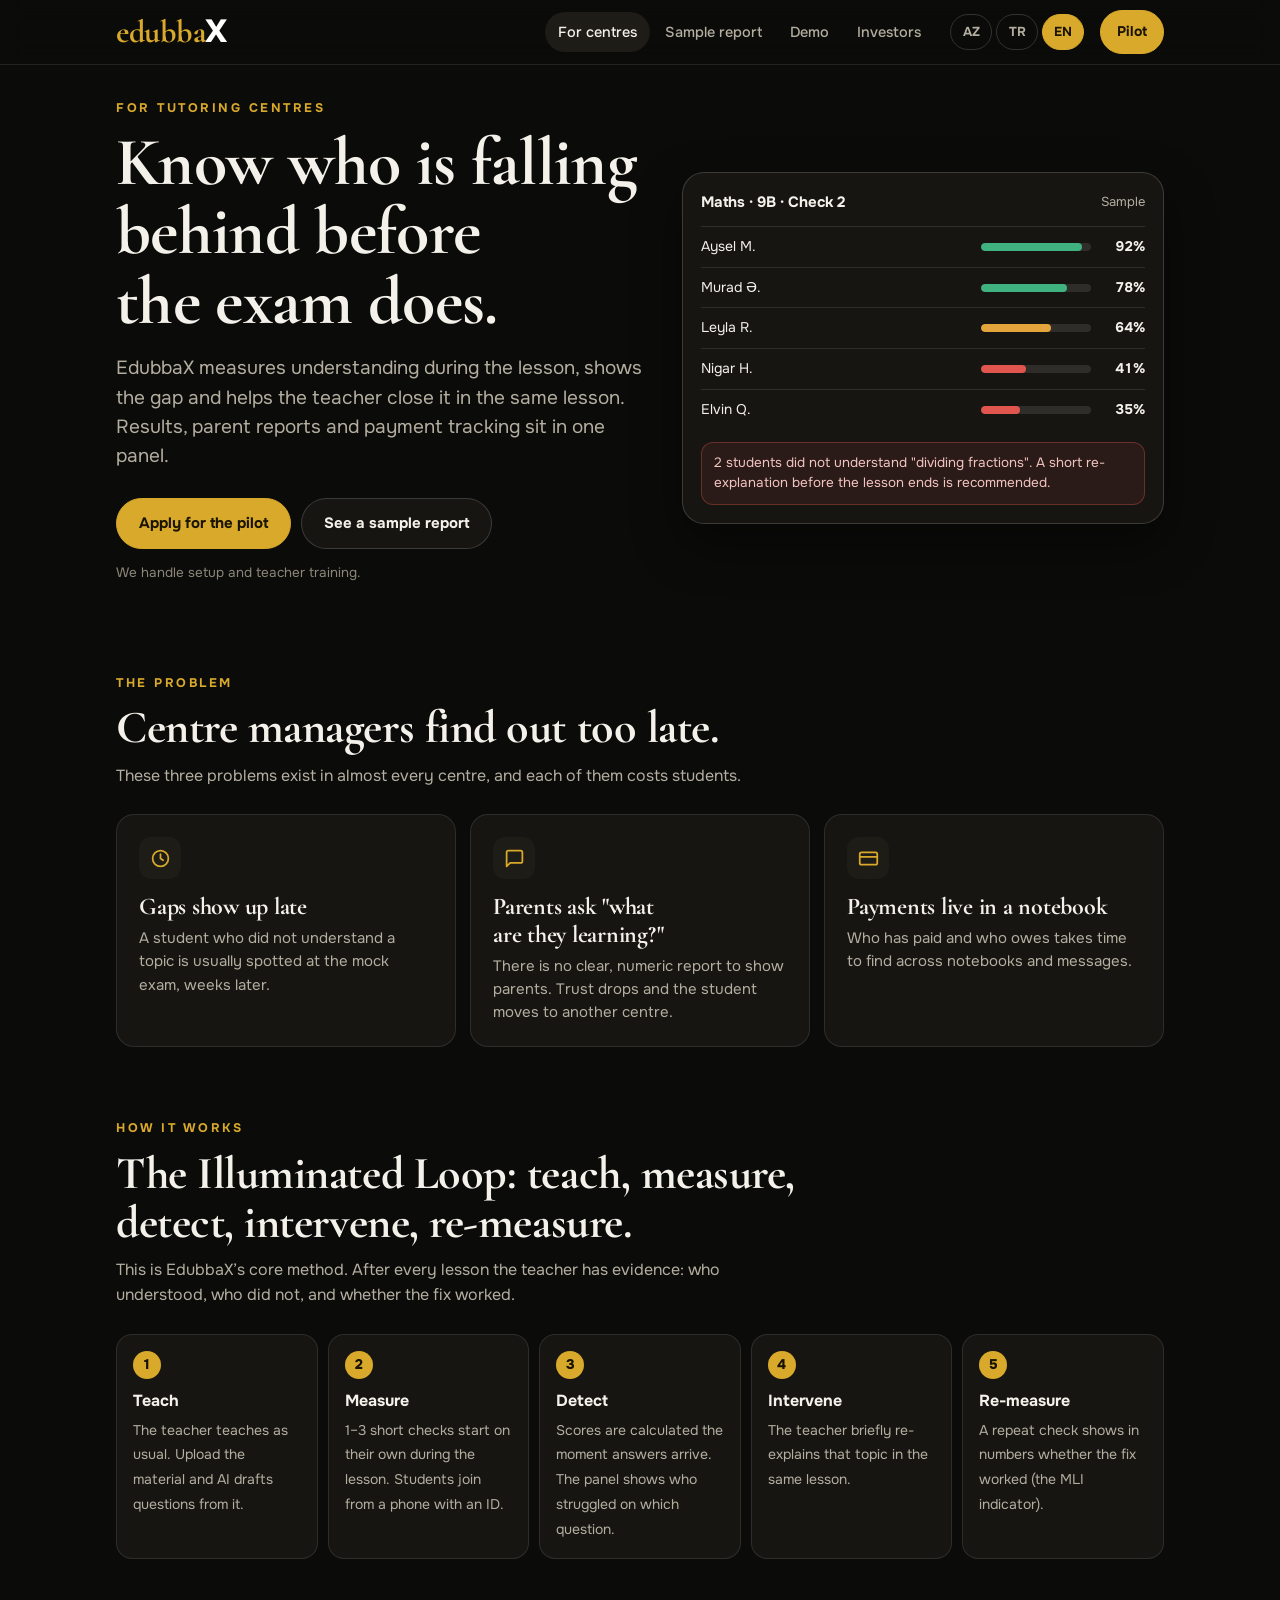
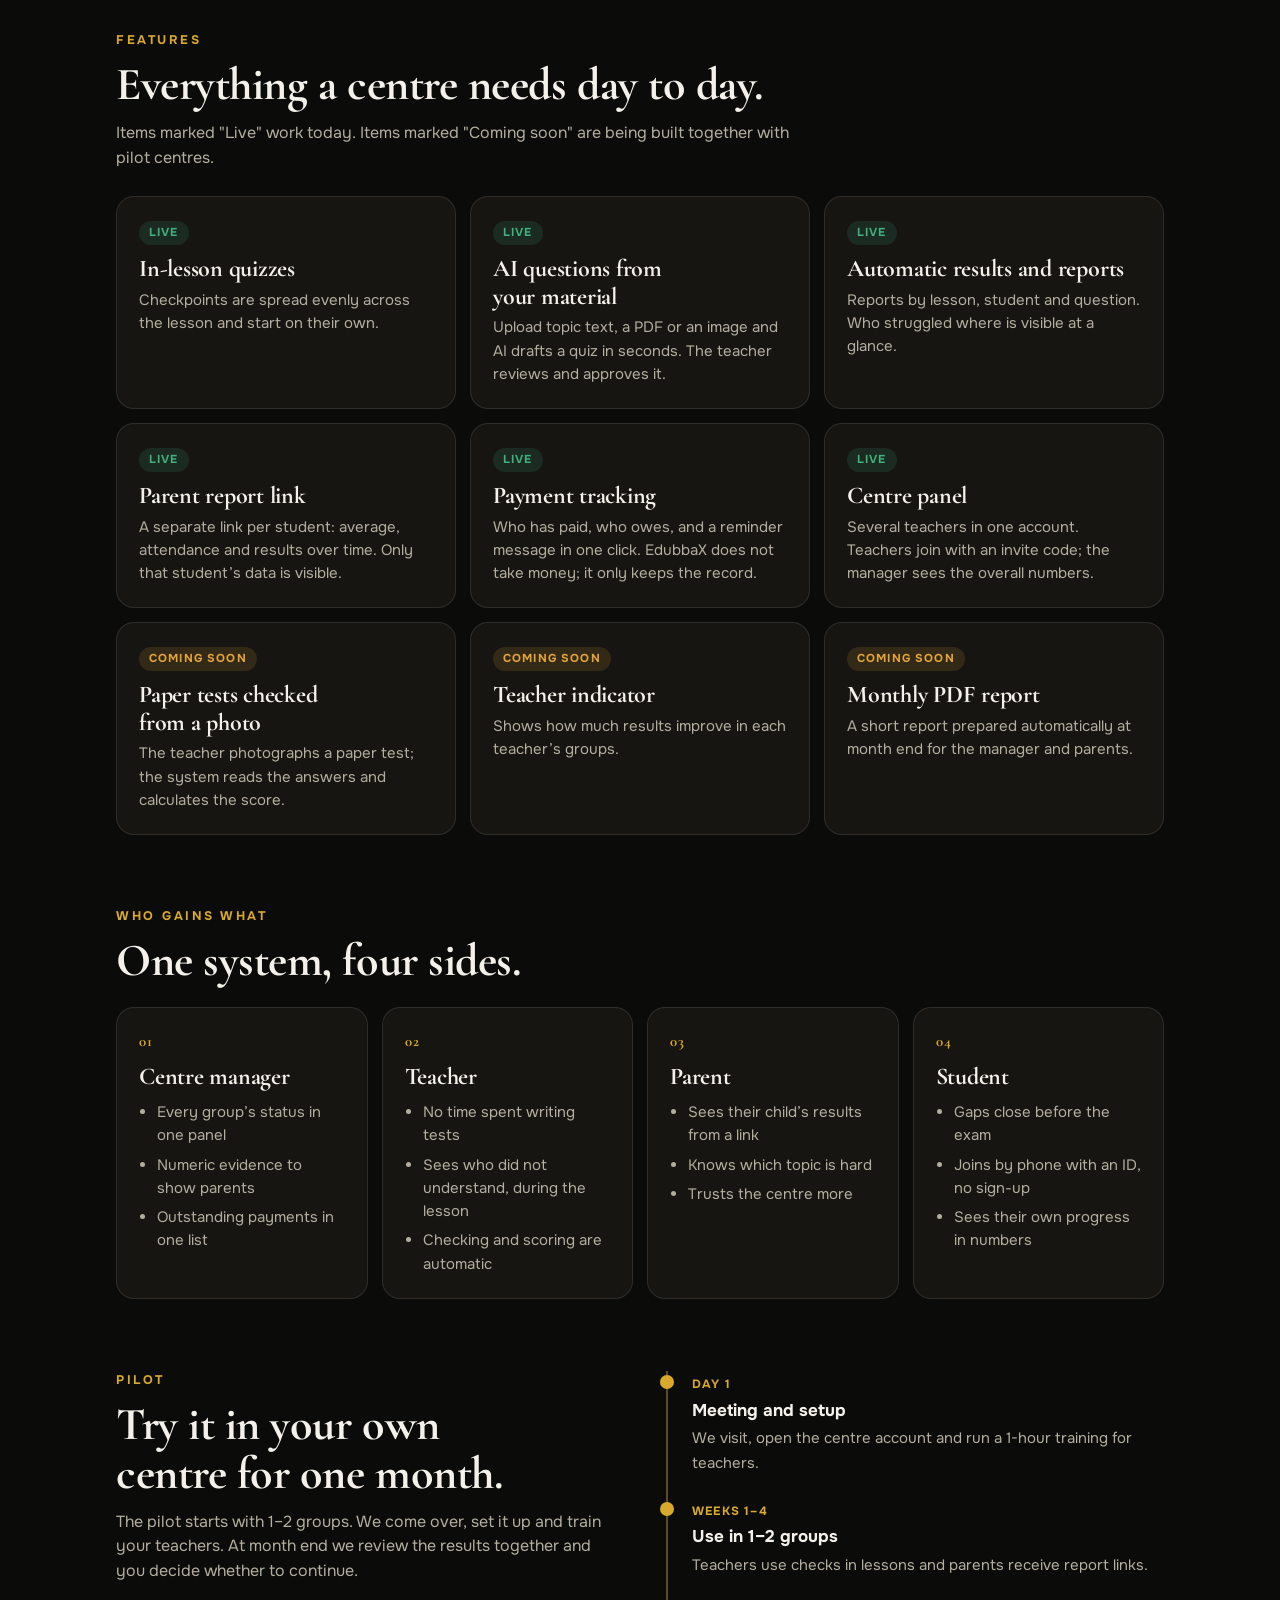
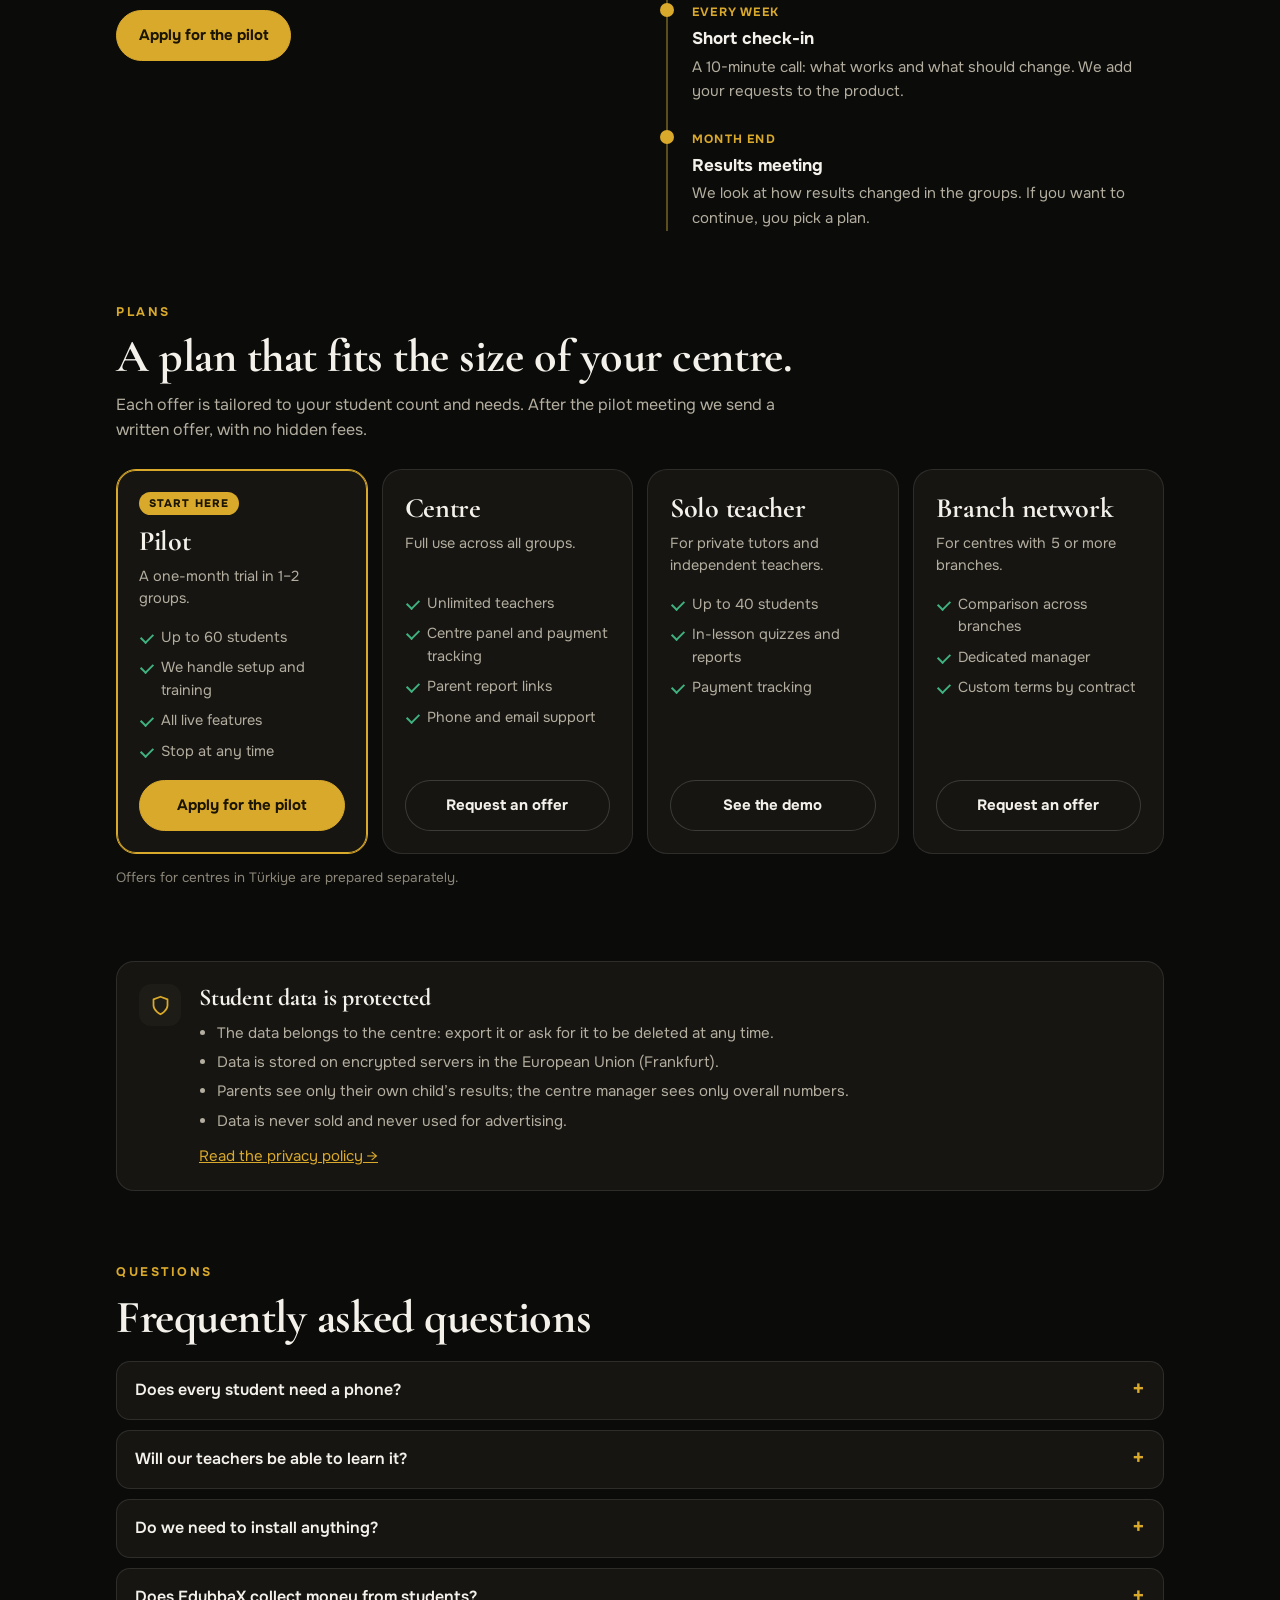
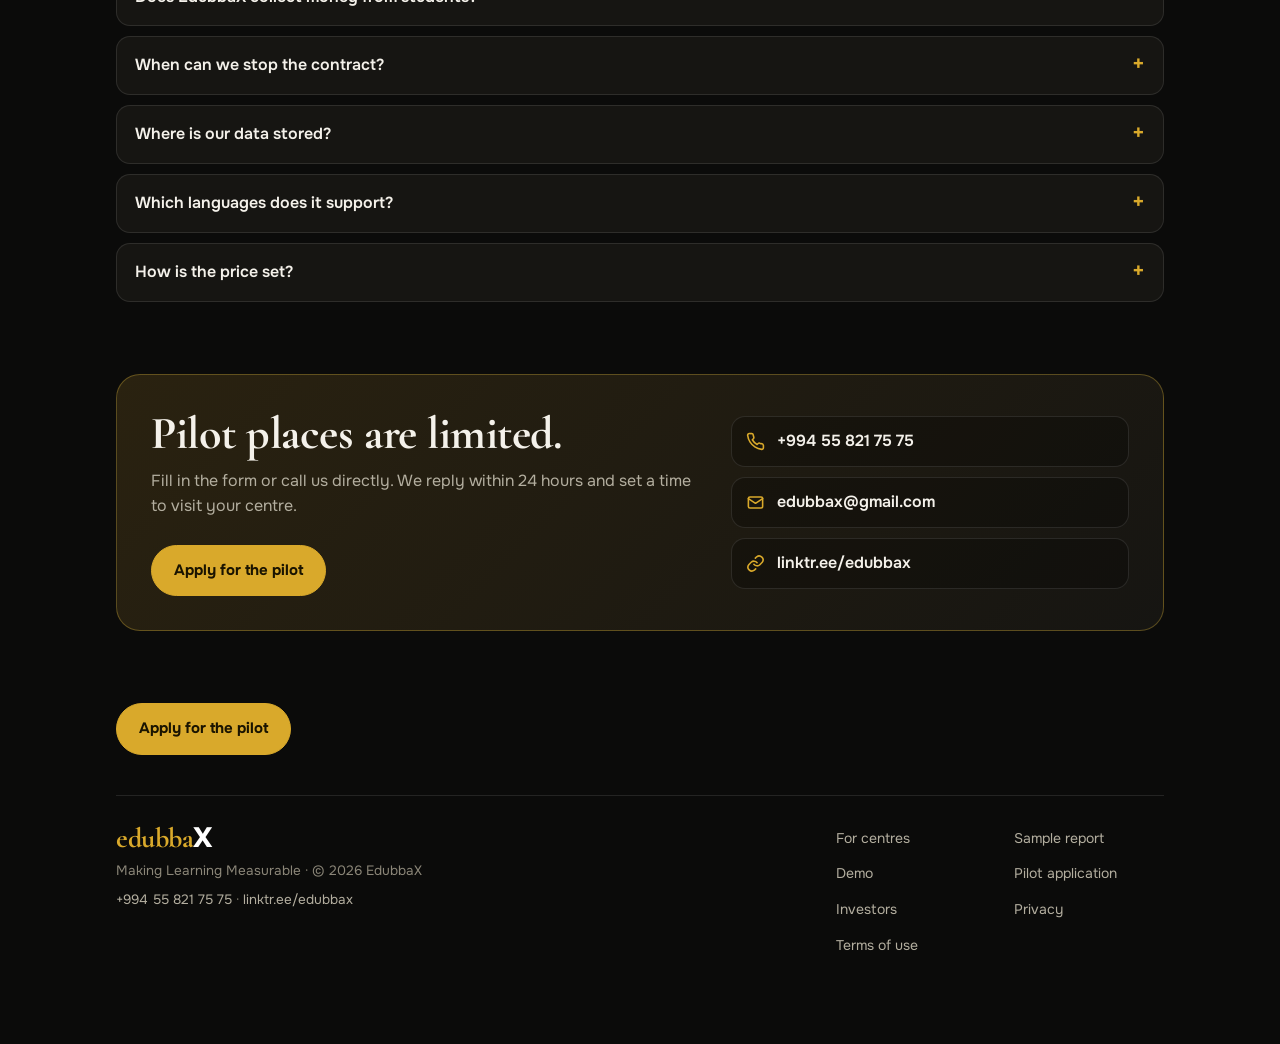
==== commit d3205bf5: "Site-wide SEO and UI/UX: shared header and mobile menu, clean URLs, sitemap, structured data, icons;" ====
--- a/courses.html
+++ b/courses.html
@@ -1,196 +1,225 @@
-<!doctype html>
-<html lang="az">
-<head>
+<!DOCTYPE html><html lang="az"><head>
 <meta charset="utf-8">
 <meta name="viewport" content="width=device-width,initial-scale=1">
-<title>EdubbaX · Kurslar üçün</title>
-<meta name="description" content="Tədris mərkəzləri üçün EdubbaX: dərs içi yoxlama, avtomatik nəticə, valideyn hesabatı və ödəniş uçotu bir paneldə.">
-<meta property="og:title" content="EdubbaX · Kurslar üçün">
-<meta property="og:description" content="Kursunuzda kimin geri qaldığını imtahandan əvvəl bilin.">
-<link rel="stylesheet" href="assets/site.css">
+<!-- seo:start -->
+<title>Tədris mərkəzləri üçün EdubbaX | Dərs içi qiymətləndirmə və hesabat</title>
+<meta name="description" content="Kursunuzda kimin geri qaldığını imtahandan əvvəl bilin. Dərs içi yoxlama, AI ilə test, valideyn hesabatı və ödəniş uçotu bir paneldə. 1 aylıq pilot üçün müraciət edin.">
+<meta name="robots" content="index,follow,max-image-preview:large">
+<link rel="canonical" href="https://edubbax.vercel.app/courses">
+<link rel="alternate" hreflang="az" href="https://edubbax.vercel.app/courses">
+<link rel="alternate" hreflang="tr" href="https://edubbax.vercel.app/courses?lang=tr">
+<link rel="alternate" hreflang="en" href="https://edubbax.vercel.app/courses?lang=en">
+<link rel="alternate" hreflang="x-default" href="https://edubbax.vercel.app/courses">
+<meta name="theme-color" content="#0D0C0A">
+<meta name="author" content="EdubbaX">
+<link rel="icon" href="/favicon.ico" sizes="32x32">
+<link rel="icon" href="/assets/favicon.svg" type="image/svg+xml">
+<link rel="apple-touch-icon" href="/assets/apple-touch-icon.png">
+<link rel="manifest" href="/site.webmanifest">
+<meta property="og:type" content="website">
+<meta property="og:site_name" content="EdubbaX">
+<meta property="og:title" content="Tədris mərkəzləri üçün EdubbaX | Dərs içi qiymətləndirmə və hesabat">
+<meta property="og:description" content="Kursunuzda kimin geri qaldığını imtahandan əvvəl bilin. Dərs içi yoxlama, AI ilə test, valideyn hesabatı və ödəniş uçotu bir paneldə. 1 aylıq pilot üçün müraciət edin.">
+<meta property="og:url" content="https://edubbax.vercel.app/courses">
+<meta property="og:image" content="https://edubbax.vercel.app/assets/og-image.png">
+<meta property="og:image:width" content="1200">
+<meta property="og:image:height" content="630">
+<meta property="og:image:alt" content="EdubbaX — Making Learning Measurable">
+<meta property="og:locale" content="az_AZ">
+<meta property="og:locale:alternate" content="tr_TR">
+<meta property="og:locale:alternate" content="en_US">
+<meta name="twitter:card" content="summary_large_image">
+<meta name="twitter:title" content="Tədris mərkəzləri üçün EdubbaX | Dərs içi qiymətləndirmə və hesabat">
+<meta name="twitter:description" content="Kursunuzda kimin geri qaldığını imtahandan əvvəl bilin. Dərs içi yoxlama, AI ilə test, valideyn hesabatı və ödəniş uçotu bir paneldə. 1 aylıq pilot üçün müraciət edin.">
+<meta name="twitter:image" content="https://edubbax.vercel.app/assets/og-image.png">
+<script type="application/ld+json">{"@context": "https://schema.org", "@graph": [{"@type": "Organization", "@id": "https://edubbax.vercel.app/#org", "name": "EdubbaX", "url": "https://edubbax.vercel.app/", "logo": "https://edubbax.vercel.app/assets/icon-512.png", "slogan": "Making Learning Measurable", "founder": {"@type": "Person", "name": "Ömər Heydər", "alternateName": "Omar Heydar", "jobTitle": "Founder & CEO", "sameAs": ["https://www.linkedin.com/in/omarheydar"]}, "sameAs": ["https://www.instagram.com/edubbax/", "https://www.instagram.com/edubbax.az/", "https://www.instagram.com/edubbax.tr/", "https://youtube.com/@edubbax", "https://linktr.ee/edubbax"], "contactPoint": {"@type": "ContactPoint", "contactType": "sales", "telephone": "+994558217575", "url": "https://edubbax.vercel.app/waitlist", "availableLanguage": ["az", "tr", "en", "ru"]}, "areaServed": ["AZ", "TR"]}, {"@type": "BreadcrumbList", "itemListElement": [{"@type": "ListItem", "position": 1, "name": "EdubbaX", "item": "https://edubbax.vercel.app/"}, {"@type": "ListItem", "position": 2, "name": "Kurslar üçün", "item": "https://edubbax.vercel.app/courses"}]}, {"@type": "Service", "name": "EdubbaX for tutoring centres", "serviceType": "In-lesson assessment and reporting software", "provider": {"@id": "https://edubbax.vercel.app/#org"}, "areaServed": ["AZ", "TR"], "url": "https://edubbax.vercel.app/courses"}, {"@type": "FAQPage", "mainEntity": [{"@type": "Question", "name": "Hər şagirdin telefonu olmalıdırmı?", "acceptedAnswer": {"@type": "Answer", "text": "Yox. Telefonu, planşeti və ya kompüteri olan şagird qoşulur. Cihazı olmayan şagirdlər üçün kağız test variantı hazırlanır (şəkillə yoxlama tezliklə)."}}, {"@type": "Question", "name": "Müəllimlərimiz bunu öyrənə biləcəkmi?", "acceptedAnswer": {"@type": "Answer", "text": "Bəli. Təlim 1 saat çəkir. Müəllim adi dərsini keçir, EdubbaX yalnız yoxlama və hesablama işini öz üzərinə götürür."}}, {"@type": "Question", "name": "Proqram yükləmək lazımdırmı?", "acceptedAnswer": {"@type": "Answer", "text": "Yox. EdubbaX brauzerdə işləyir: telefonda, planşetdə və kompüterdə. Yalnız internet bağlantısı lazımdır."}}, {"@type": "Question", "name": "EdubbaX şagirdlərdən pul yığır?", "acceptedAnswer": {"@type": "Answer", "text": "Yox. Ödəniş bölməsi yalnız uçot üçündür: kim ödəyib, kimin borcu var. Pulu kurs əvvəlki qaydada qəbul edir."}}, {"@type": "Question", "name": "Müqaviləni nə vaxt dayandıra bilərik?", "acceptedAnswer": {"@type": "Answer", "text": "İstənilən ay. 30 gün əvvəl yazılı xəbər vermək kifayətdir. Pilot dövründə isə istənilən gün dayandırmaq olar."}}, {"@type": "Question", "name": "Məlumatlarımız harada saxlanılır?", "acceptedAnswer": {"@type": "Answer", "text": "Avropa İttifaqında, Frankfurtdakı şifrəli serverlərdə. Ətraflı məlumat məxfilik siyasətindədir."}}, {"@type": "Question", "name": "Hansı dillərdə işləyir?", "acceptedAnswer": {"@type": "Answer", "text": "İnterfeys Azərbaycan, türk, rus, ingilis, ərəb və çin dillərindədir. Testlər istənilən fənn və dildə hazırlana bilər."}}, {"@type": "Question", "name": "Qiymət necə müəyyən olunur?", "acceptedAnswer": {"@type": "Answer", "text": "Kursun aktiv şagird sayına və istifadə etdiyi funksiyalara görə. Pilot görüşündən sonra yazılı təklif göndəririk. Ödəniş yalnız aktiv şagirdlər üçün aparılır."}}]}, {"@type": "WebPage", "@id": "https://edubbax.vercel.app/courses", "url": "https://edubbax.vercel.app/courses", "name": "Tədris mərkəzləri üçün EdubbaX | Dərs içi qiymətləndirmə və hesabat", "description": "Kursunuzda kimin geri qaldığını imtahandan əvvəl bilin. Dərs içi yoxlama, AI ilə test, valideyn hesabatı və ödəniş uçotu bir paneldə. 1 aylıq pilot üçün müraciət edin.", "inLanguage": "az", "isPartOf": {"@type": "WebSite", "@id": "https://edubbax.vercel.app/#site", "name": "EdubbaX", "url": "https://edubbax.vercel.app/"}, "dateModified": "2026-11-15"}]}</script>
+<!-- seo:end -->
+<link rel="preconnect" href="https://fonts.googleapis.com">
+<link rel="preconnect" href="https://fonts.gstatic.com" crossorigin="">
+<link rel="stylesheet" href="https://fonts.googleapis.com/css2?family=Cormorant+Garamond:wght@600;700&amp;family=Onest:wght@400;500;600;700;800&amp;display=swap" media="print" onload="this.media='all'">
+<link rel="stylesheet" href="/assets/site.css">
 </head>
-<body>
-<div class="wrap">
-  <header class="top">
-    <a class="logo" data-l="./" href="./" aria-label="EdubbaX">edubba<b>X</b></a>
-    <div class="topr">
-      <a class="nav-a on" data-l="courses.html" href="courses.html" data-t="nCourses"></a>
-      <a class="nav-a" data-l="courses.html#pricing" href="#pricing" data-t="nPricing"></a>
-      <a class="nav-a hide-sm" data-l="sample-report.html" href="sample-report.html" data-t="nSample"></a>
-      <a class="nav-a hide-sm" data-l="./" href="./" data-t="nDemo"></a>
-      <div class="lang" role="group" aria-label="Language"><button type="button" data-l="az">AZ</button><button type="button" data-l="tr">TR</button><button type="button" data-l="en">EN</button></div>
-    </div>
-  </header>
+<body data-page="courses" class="has-mcta">
+<!-- hdr:start -->
+<a class="skip" href="#main" data-t="skip">Əsas məzmuna keç</a>
+<header class="hdr"><div class="hdr-in">
+  <a class="logo" data-l="/" href="/" aria-label="EdubbaX">edubba<b>X</b></a>
+  <nav class="nav" data-ta="navLabel" aria-label="Əsas menyu"><a class="nav-a" data-page-link="courses" data-l="/courses" href="/courses" data-t="nCourses" aria-current="page">Kurslar üçün</a><a class="nav-a" data-page-link="sample" data-l="/sample-report" href="/sample-report" data-t="nSample">Nümunə hesabat</a><a class="nav-a" data-page-link="demo" data-l="/" href="/" data-t="nDemo">Demo</a><a class="nav-a" data-page-link="investors" data-l="/investors" href="/investors" data-t="nInv">İnvestorlar</a></nav>
+  <div class="lang" role="group" aria-label="Language / Dil"><button type="button" data-l="az" lang="az" aria-pressed="true">AZ</button><button type="button" data-l="tr" lang="tr" aria-pressed="false">TR</button><button type="button" data-l="en" lang="en" aria-pressed="false">EN</button></div>
+  <a class="btn gold hide-m" data-l="/waitlist" href="/waitlist" data-t="ctaShort">Pilot</a>
+  <button class="burger" type="button" aria-expanded="false" aria-controls="mnav" data-ta="menu" aria-label="Menyu"><svg viewBox="0 0 24 24" fill="none" stroke="currentColor" stroke-width="2" stroke-linecap="round" aria-hidden="true"><path d="M4 7h16M4 12h16M4 17h16"></path></svg></button>
+</div></header>
+<div class="mnav" id="mnav"><a class="nav-a" data-page-link="courses" data-l="/courses" href="/courses" data-t="nCourses" aria-current="page">Kurslar üçün</a><a class="nav-a" data-page-link="sample" data-l="/sample-report" href="/sample-report" data-t="nSample">Nümunə hesabat</a><a class="nav-a" data-page-link="demo" data-l="/" href="/" data-t="nDemo">Demo</a><a class="nav-a" data-page-link="investors" data-l="/investors" href="/investors" data-t="nInv">İnvestorlar</a><div class="lang" role="group" aria-label="Language / Dil"><button type="button" data-l="az" lang="az" aria-pressed="true">AZ</button><button type="button" data-l="tr" lang="tr" aria-pressed="false">TR</button><button type="button" data-l="en" lang="en" aria-pressed="false">EN</button></div><a class="btn gold" data-l="/waitlist" href="/waitlist" data-t="ctaPilot">Pilot üçün müraciət et</a></div>
+<!-- hdr:end -->
+<main id="main" class="wrap">
 
   <div class="hero">
     <div>
-      <p class="eyebrow" data-t="hEb"></p>
-      <h1 data-t="hH"></h1>
-      <p class="lead" data-t="hP"></p>
-      <div class="cta">
-        <a class="btn gold" data-l="waitlist.html" href="waitlist.html" data-t="ctaPilot"></a>
-        <a class="btn" data-l="sample-report.html" href="sample-report.html" data-t="ctaSample"></a>
+      <p class="eyebrow" data-t="hEb">Tədris mərkəzləri üçün</p>
+      <h1 data-t="hH">Kimin geri qaldığını imtahandan əvvəl bilin.</h1>
+      <p class="lead" data-t="hP">EdubbaX dərsin içində anlamanı ölçür, boşluğu göstərir və müəllimə onu elə həmin dərsdə bağlamağa kömək edir. Nəticələr, valideyn hesabatı və ödəniş uçotu bir paneldədir.</p>
+      <div class="cta" data-mcta-hide="">
+        <a class="btn gold" data-l="/waitlist" href="/waitlist" data-t="ctaPilot">Pilot üçün müraciət et</a>
+        <a class="btn" data-l="/sample-report" href="/sample-report" data-t="ctaSample">Nümunə hesabata bax</a>
       </div>
-      <p class="note" data-t="hNote"></p>
+      <p class="note" data-t="hNote">Quraşdırmanı və müəllim təlimini biz edirik.</p>
+      <p class="proof" id="proof" hidden=""></p>
     </div>
     <div class="mock" aria-hidden="true">
-      <div class="mh"><b data-t="mTitle"></b><span data-t="mTag"></span></div>
+      <div class="mh"><b data-t="mTitle">Riyaziyyat · 9B · 2-ci yoxlama</b><span data-t="mTag">Nümunə</span></div>
       <div class="mrow"><span>Aysel M.</span><span class="bar"><i style="width:92%;background:var(--ok)"></i></span><b>92%</b></div>
       <div class="mrow"><span>Murad Ə.</span><span class="bar"><i style="width:78%;background:var(--ok)"></i></span><b>78%</b></div>
       <div class="mrow"><span>Leyla R.</span><span class="bar"><i style="width:64%;background:var(--warn)"></i></span><b>64%</b></div>
       <div class="mrow"><span>Nigar H.</span><span class="bar"><i style="width:41%;background:var(--bad)"></i></span><b>41%</b></div>
       <div class="mrow"><span>Elvin Q.</span><span class="bar"><i style="width:35%;background:var(--bad)"></i></span><b>35%</b></div>
-      <div class="alert" data-t="mAlert"></div>
+      <div class="alert" data-t="mAlert">2 şagird "kəsrlərin bölünməsi" mövzusunu başa düşməyib. Dərs bitmədən qısa təkrar izah tövsiyə olunur.</div>
     </div>
   </div>
 
   <section id="problem">
-    <p class="eyebrow" data-t="pEb"></p>
-    <h2 data-t="pH"></h2>
-    <p class="sub" data-t="pSub"></p>
+    <p class="eyebrow" data-t="pEb">Problem</p>
+    <h2 data-t="pH">Kurs rəhbəri çox şeyi gec öyrənir.</h2>
+    <p class="sub" data-t="pSub">Bu üç problem demək olar ki, hər kursda var və hamısı şagird itkisinə gətirib çıxarır.</p>
     <div class="g3">
-      <div class="card"><span class="ic"><svg viewBox="0 0 24 24" fill="none" stroke="currentColor" stroke-width="2" stroke-linecap="round" stroke-linejoin="round"><circle cx="12" cy="12" r="9"/><path d="M12 7v5l3 2"/></svg></span><h3 data-t="p1h"></h3><p data-t="p1p"></p></div>
-      <div class="card"><span class="ic"><svg viewBox="0 0 24 24" fill="none" stroke="currentColor" stroke-width="2" stroke-linecap="round" stroke-linejoin="round"><path d="M21 15a2 2 0 0 1-2 2H7l-4 4V5a2 2 0 0 1 2-2h14a2 2 0 0 1 2 2z"/></svg></span><h3 data-t="p2h"></h3><p data-t="p2p"></p></div>
-      <div class="card"><span class="ic"><svg viewBox="0 0 24 24" fill="none" stroke="currentColor" stroke-width="2" stroke-linecap="round" stroke-linejoin="round"><rect x="2" y="5" width="20" height="14" rx="2"/><path d="M2 10h20"/></svg></span><h3 data-t="p3h"></h3><p data-t="p3p"></p></div>
+      <div class="card"><span class="ic"><svg viewBox="0 0 24 24" fill="none" stroke="currentColor" stroke-width="2" stroke-linecap="round" stroke-linejoin="round"><circle cx="12" cy="12" r="9"></circle><path d="M12 7v5l3 2"></path></svg></span><h3 data-t="p1h">Boşluq gec görünür</h3><p data-t="p1p">Şagirdin mövzunu başa düşmədiyi çox vaxt sınaq imtahanında, yəni həftələr sonra bilinir.</p></div>
+      <div class="card"><span class="ic"><svg viewBox="0 0 24 24" fill="none" stroke="currentColor" stroke-width="2" stroke-linecap="round" stroke-linejoin="round"><path d="M21 15a2 2 0 0 1-2 2H7l-4 4V5a2 2 0 0 1 2-2h14a2 2 0 0 1 2 2z"></path></svg></span><h3 data-t="p2h">Valideyn "nə öyrənir?" soruşur</h3><p data-t="p2p">Valideynə göstəriləcək aydın, rəqəmli hesabat yoxdur. Etimad azalır, şagird kursu dəyişir.</p></div>
+      <div class="card"><span class="ic"><svg viewBox="0 0 24 24" fill="none" stroke="currentColor" stroke-width="2" stroke-linecap="round" stroke-linejoin="round"><rect x="2" y="5" width="20" height="14" rx="2"></rect><path d="M2 10h20"></path></svg></span><h3 data-t="p3h">Ödənişlər dəftərdə qalır</h3><p data-t="p3p">Kim ödəyib, kimin borcu var, bunu dəftər və mesajlar arasında axtarmaq vaxt aparır.</p></div>
     </div>
   </section>
 
   <section id="how">
-    <p class="eyebrow" data-t="lEb"></p>
-    <h2 data-t="lH"></h2>
-    <p class="sub" data-t="lSub"></p>
+    <p class="eyebrow" data-t="lEb">Necə işləyir</p>
+    <h2 data-t="lH">İşıqlı Döngü: öyrət, ölç, aşkarla, müdaxilə et, yenidən ölç.</h2>
+    <p class="sub" data-t="lSub">EdubbaX-ın əsas metodu budur. Hər dərsdə müəllimin əlində sübut olur: kim başa düşdü, kim yox və düzəliş işə yaradımı.</p>
     <div class="steps">
-      <div class="step"><b data-t="l1b"></b><span data-t="l1s"></span></div>
-      <div class="step"><b data-t="l2b"></b><span data-t="l2s"></span></div>
-      <div class="step"><b data-t="l3b"></b><span data-t="l3s"></span></div>
-      <div class="step"><b data-t="l4b"></b><span data-t="l4s"></span></div>
-      <div class="step"><b data-t="l5b"></b><span data-t="l5s"></span></div>
+      <div class="step"><b data-t="l1b">Öyrət</b><span data-t="l1s">Müəllim dərsi adi qaydada keçir. Materialı yükləyəndə AI ondan suallar hazırlayır.</span></div>
+      <div class="step"><b data-t="l2b">Ölç</b><span data-t="l2s">Dərsin içində 1–3 qısa yoxlama avtomatik başlayır. Şagird telefondan ID ilə qoşulur.</span></div>
+      <div class="step"><b data-t="l3b">Aşkarla</b><span data-t="l3s">Cavab gələn an nəticə hesablanır. Panel hansı sualda, kimin çətinlik çəkdiyini göstərir.</span></div>
+      <div class="step"><b data-t="l4b">Müdaxilə et</b><span data-t="l4s">Müəllim həmin mövzunu elə həmin dərsdə qısa təkrar izah edir.</span></div>
+      <div class="step"><b data-t="l5b">Yenidən ölç</b><span data-t="l5s">Təkrar yoxlama düzəlişin işə yarayıb-yaramadığını rəqəmlə göstərir (MLI göstəricisi).</span></div>
     </div>
   </section>
 
   <section id="features">
-    <p class="eyebrow" data-t="fEb"></p>
-    <h2 data-t="fH"></h2>
-    <p class="sub" data-t="fSub"></p>
+    <p class="eyebrow" data-t="fEb">Funksiyalar</p>
+    <h2 data-t="fH">Kursun gündəlik işi üçün lazım olan hər şey.</h2>
+    <p class="sub" data-t="fSub">"Hazırdır" işarəsi olanlar bu gün işləyir. "Tezliklə" olanlar pilot kurslarla birlikdə hazırlanır.</p>
     <div class="g3">
-      <div class="card"><span class="tag live" data-t="live"></span><h3 data-t="f1h"></h3><p data-t="f1p"></p></div>
-      <div class="card"><span class="tag live" data-t="live"></span><h3 data-t="f2h"></h3><p data-t="f2p"></p></div>
-      <div class="card"><span class="tag live" data-t="live"></span><h3 data-t="f3h"></h3><p data-t="f3p"></p></div>
-      <div class="card"><span class="tag live" data-t="live"></span><h3 data-t="f4h"></h3><p data-t="f4p"></p></div>
-      <div class="card"><span class="tag live" data-t="live"></span><h3 data-t="f5h"></h3><p data-t="f5p"></p></div>
-      <div class="card"><span class="tag live" data-t="live"></span><h3 data-t="f6h"></h3><p data-t="f6p"></p></div>
-      <div class="card"><span class="tag soon" data-t="soon"></span><h3 data-t="f7h"></h3><p data-t="f7p"></p></div>
-      <div class="card"><span class="tag soon" data-t="soon"></span><h3 data-t="f8h"></h3><p data-t="f8p"></p></div>
-      <div class="card"><span class="tag soon" data-t="soon"></span><h3 data-t="f9h"></h3><p data-t="f9p"></p></div>
+      <div class="card"><span class="tag live" data-t="live">Hazırdır</span><h3 data-t="f1h">Dərs içi testlər</h3><p data-t="f1p">Yoxlama nöqtələri dərs müddətinə bərabər paylanır və öz-özünə başlayır.</p></div>
+      <div class="card"><span class="tag live" data-t="live">Hazırdır</span><h3 data-t="f2h">Materialdan AI sualları</h3><p data-t="f2p">Mövzu mətnini, PDF-i və ya şəkli yükləyin, AI bir neçə saniyəyə test hazırlasın. Müəllim yoxlayıb təsdiq edir.</p></div>
+      <div class="card"><span class="tag live" data-t="live">Hazırdır</span><h3 data-t="f3h">Avtomatik nəticə və hesabat</h3><p data-t="f3p">Dərs, şagird və sual üzrə hesabatlar. Kimin harada çətinlik çəkdiyi bir baxışda görünür.</p></div>
+      <div class="card"><span class="tag live" data-t="live">Hazırdır</span><h3 data-t="f4h">Valideyn hesabatı linki</h3><p data-t="f4p">Hər şagird üçün ayrıca link: orta nəticə, davamiyyət, nəticələrin gedişi. Yalnız həmin şagirdin məlumatı görünür.</p></div>
+      <div class="card"><span class="tag live" data-t="live">Hazırdır</span><h3 data-t="f5h">Ödəniş uçotu</h3><p data-t="f5p">Kim ödəyib, kimin borcu var, xatırlatma mətni bir düymə ilə hazırdır. EdubbaX pul qəbul etmir, yalnız qeyd aparır.</p></div>
+      <div class="card"><span class="tag live" data-t="live">Hazırdır</span><h3 data-t="f6h">Mərkəz paneli</h3><p data-t="f6p">Bir neçə müəllim bir hesabda. Müəllimlər dəvət kodu ilə qoşulur, rəhbər ümumi rəqəmləri görür.</p></div>
+      <div class="card"><span class="tag soon" data-t="soon">Tezliklə</span><h3 data-t="f7h">Kağız testin şəkillə yoxlanması</h3><p data-t="f7p">Müəllim kağız testin şəklini çəkir, sistem cavabları oxuyub balı hesablayır.</p></div>
+      <div class="card"><span class="tag soon" data-t="soon">Tezliklə</span><h3 data-t="f8h">Müəllim reytinqi</h3><p data-t="f8p">Hər müəllimin qruplarında nəticələrin nə qədər yaxşılaşdığını göstərən göstərici.</p></div>
+      <div class="card"><span class="tag soon" data-t="soon">Tezliklə</span><h3 data-t="f9h">Aylıq PDF hesabat</h3><p data-t="f9p">Ay sonu kurs rəhbəri və valideynlər üçün avtomatik hazırlanan qısa hesabat.</p></div>
     </div>
   </section>
 
   <section id="who">
-    <p class="eyebrow" data-t="wEb"></p>
-    <h2 data-t="wH"></h2>
+    <p class="eyebrow" data-t="wEb">Kim nə qazanır</p>
+    <h2 data-t="wH">Bir sistem, dörd tərəf.</h2>
     <div class="g4" style="margin-top:22px">
-      <div class="card"><span class="num" data-t="w1n"></span><h3 data-t="w1h"></h3><ul><li data-t="w1a"></li><li data-t="w1b"></li><li data-t="w1c"></li></ul></div>
-      <div class="card"><span class="num" data-t="w2n"></span><h3 data-t="w2h"></h3><ul><li data-t="w2a"></li><li data-t="w2b"></li><li data-t="w2c"></li></ul></div>
-      <div class="card"><span class="num" data-t="w3n"></span><h3 data-t="w3h"></h3><ul><li data-t="w3a"></li><li data-t="w3b"></li><li data-t="w3c"></li></ul></div>
-      <div class="card"><span class="num" data-t="w4n"></span><h3 data-t="w4h"></h3><ul><li data-t="w4a"></li><li data-t="w4b"></li><li data-t="w4c"></li></ul></div>
+      <div class="card"><span class="num" data-t="w1n">01</span><h3 data-t="w1h">Kurs rəhbəri</h3><ul><li data-t="w1a">Bütün qrupların vəziyyəti bir paneldə</li><li data-t="w1b">Valideynə göstəriləcək rəqəmli sübut</li><li data-t="w1c">Ödəniş borcları bir siyahıda</li></ul></div>
+      <div class="card"><span class="num" data-t="w2n">02</span><h3 data-t="w2h">Müəllim</h3><ul><li data-t="w2a">Test hazırlamağa vaxt getmir</li><li data-t="w2b">Kimin başa düşmədiyini dərsdə görür</li><li data-t="w2c">Yoxlama və hesablama avtomatikdir</li></ul></div>
+      <div class="card"><span class="num" data-t="w3n">03</span><h3 data-t="w3h">Valideyn</h3><ul><li data-t="w3a">Övladının nəticəsini linkdən görür</li><li data-t="w3b">Hansı mövzuda çətinlik çəkdiyini bilir</li><li data-t="w3c">Kursa etimadı artır</li></ul></div>
+      <div class="card"><span class="num" data-t="w4n">04</span><h3 data-t="w4h">Şagird</h3><ul><li data-t="w4a">Boşluq imtahandan əvvəl bağlanır</li><li data-t="w4b">Telefonla ID ilə qoşulur, qeydiyyat lazım deyil</li><li data-t="w4c">Öz inkişafını rəqəmlə görür</li></ul></div>
     </div>
   </section>
 
   <section id="pilot">
     <div class="g2" style="align-items:start;gap:36px">
       <div>
-        <p class="eyebrow" data-t="tEb"></p>
-        <h2 data-t="tH"></h2>
-        <p class="sub" data-t="tSub"></p>
-        <a class="btn gold" data-l="waitlist.html" href="waitlist.html" data-t="ctaPilot"></a>
+        <p class="eyebrow" data-t="tEb">Pilot</p>
+        <h2 data-t="tH">Bir ay ərzində öz kursunuzda sınayın.</h2>
+        <p class="sub" data-t="tSub">Pilot 1–2 qrupla başlayır. Biz gəlirik, quraşdırırıq və müəllimlərə öyrədirik. Ay sonu nəticələrə birlikdə baxırıq və davam edib-etməməyə siz qərar verirsiniz.</p>
+        <a class="btn gold" data-l="/waitlist" href="/waitlist" data-t="ctaPilot">Pilot üçün müraciət et</a>
       </div>
       <div class="tl">
-        <div><small data-t="t1s"></small><b data-t="t1b"></b><span data-t="t1p"></span></div>
-        <div><small data-t="t2s"></small><b data-t="t2b"></b><span data-t="t2p"></span></div>
-        <div><small data-t="t3s"></small><b data-t="t3b"></b><span data-t="t3p"></span></div>
-        <div style="padding-bottom:0"><small data-t="t4s"></small><b data-t="t4b"></b><span data-t="t4p"></span></div>
+        <div><small data-t="t1s">1-ci gün</small><b data-t="t1b">Tanışlıq və quraşdırma</b><span data-t="t1p">Kursa gəlirik, mərkəz hesabını açırıq, müəllimlərə 1 saatlıq təlim keçirik.</span></div>
+        <div><small data-t="t2s">1–4-cü həftə</small><b data-t="t2b">1–2 qrupda istifadə</b><span data-t="t2p">Müəllimlər dərslərdə yoxlamalardan istifadə edir, valideynlərə hesabat linki göndərilir.</span></div>
+        <div><small data-t="t3s">Hər həftə</small><b data-t="t3b">Qısa əlaqə</b><span data-t="t3p">10 dəqiqəlik zəng: nə işləyir, nə dəyişməlidir. İstəklərinizi sistemə əlavə edirik.</span></div>
+        <div style="padding-bottom:0"><small data-t="t4s">Ay sonu</small><b data-t="t4b">Nəticə görüşü</b><span data-t="t4p">Qruplarda nəticələrin necə dəyişdiyinə baxırıq. Davam etmək istəsəniz, plan seçirsiniz.</span></div>
       </div>
     </div>
   </section>
 
-  <section id="pricing">
-    <p class="eyebrow" data-t="prEb"></p>
-    <h2 data-t="prH"></h2>
-    <p class="sub" data-t="prSub"></p>
+  <section id="plans">
+    <p class="eyebrow" data-t="prEb">Planlar</p>
+    <h2 data-t="prH">Kursunuzun ölçüsünə uyğun plan.</h2>
+    <p class="sub" data-t="prSub">Təklif şagird sayına və ehtiyaclarınıza görə fərdi hazırlanır. Pilot görüşündən sonra yazılı təklif göndəririk, gizli ödəniş olmur.</p>
     <div class="plans">
-      <div class="plan hl"><span class="badge" data-t="pl1badge"></span><span class="pn" data-t="pl1n"></span><div class="pp" data-t="pl1p"></div><div class="pu" data-t="pl1u"></div>
-        <ul><li data-t="pl1a"></li><li data-t="pl1b"></li><li data-t="pl1c"></li><li data-t="pl1d"></li></ul>
-        <a class="btn gold" data-l="waitlist.html" href="waitlist.html" data-t="ctaPilot"></a></div>
-      <div class="plan"><span class="pn" data-t="pl2n"></span><div class="pp" data-t="pl2p"></div><div class="pu" data-t="pl2u"></div>
-        <ul><li data-t="pl2a"></li><li data-t="pl2b"></li><li data-t="pl2c"></li><li data-t="pl2d"></li></ul>
-        <a class="btn" href="mailto:edubbax@gmail.com?subject=EdubbaX%20-%20Kurs%20plan%C4%B1" data-t="ctaWrite"></a></div>
-      <div class="plan"><span class="pn" data-t="pl3n"></span><div class="pp" data-t="pl3p"></div><div class="pu" data-t="pl3u"></div>
-        <ul><li data-t="pl3a"></li><li data-t="pl3b"></li><li data-t="pl3c"></li></ul>
-        <a class="btn" data-l="./" href="./" data-t="ctaTry"></a></div>
-      <div class="plan"><span class="pn" data-t="pl4n"></span><div class="pp" data-t="pl4p"></div><div class="pu" data-t="pl4u"></div>
-        <ul><li data-t="pl4a"></li><li data-t="pl4b"></li><li data-t="pl4c"></li></ul>
-        <a class="btn" href="mailto:edubbax@gmail.com?subject=EdubbaX%20-%20Filial%20%C5%9F%C9%99b%C9%99k%C9%99si" data-t="ctaWrite"></a></div>
-    </div>
-    <div class="card" style="margin-top:14px">
-      <h3 data-t="cH"></h3>
-      <div class="calc">
-        <div><label for="n" id="nlab"></label><input id="n" type="range" min="20" max="400" step="10" value="80"></div>
-        <div class="out" id="out"></div>
-      </div>
-    </div>
-    <p class="note" data-t="prNote"></p>
+      <div class="plan hl"><span class="badge" data-t="pl1badge">Buradan başlayın</span><h3 class="pn" data-t="pl1n">Pilot</h3><p class="pd" data-t="pl1u">Bir ay ərzində 1–2 qrupda sınaq.</p>
+        <ul><li data-t="pl1a">60 şagirdə qədər</li><li data-t="pl1b">Quraşdırma və təlim bizdən</li><li data-t="pl1c">Bütün hazır funksiyalar</li><li data-t="pl1d">İstənilən vaxt dayandırmaq olar</li></ul>
+        <a class="btn gold" data-l="/waitlist" href="/waitlist" data-t="ctaPilot">Pilot üçün müraciət et</a></div>
+      <div class="plan"><h3 class="pn" data-t="pl2n">Kurs</h3><p class="pd" data-t="pl2u">Bütün qruplar üçün tam istifadə.</p>
+        <ul><li data-t="pl2a">Limitsiz müəllim</li><li data-t="pl2b">Mərkəz paneli və ödəniş uçotu</li><li data-t="pl2c">Valideyn hesabatı linkləri</li><li data-t="pl2d">Telefon və e-poçtla dəstək</li></ul>
+        <a class="btn" href="mailto:edubbax@gmail.com?subject=EdubbaX%20-%20T%C9%99klif" data-t="ctaOffer">Təklif istə</a></div>
+      <div class="plan"><h3 class="pn" data-t="pl3n">Fərdi müəllim</h3><p class="pd" data-t="pl3u">Repetitorlar və müstəqil müəllimlər üçün.</p>
+        <ul><li data-t="pl3a">40 şagirdə qədər</li><li data-t="pl3b">Dərs içi testlər və hesabatlar</li><li data-t="pl3c">Ödəniş uçotu</li></ul>
+        <a class="btn" data-l="/" href="/" data-t="ctaTry">Demoya bax</a></div>
+      <div class="plan"><h3 class="pn" data-t="pl4n">Filial şəbəkəsi</h3><p class="pd" data-t="pl4u">5 və daha çox filialı olan kurslar üçün.</p>
+        <ul><li data-t="pl4a">Filiallar arası müqayisə</li><li data-t="pl4b">Ayrıca menecer</li><li data-t="pl4c">Müqavilə ilə xüsusi şərtlər</li></ul>
+        <a class="btn" href="mailto:edubbax@gmail.com?subject=EdubbaX%20-%20Filial%20%C5%9F%C9%99b%C9%99k%C9%99si" data-t="ctaOffer">Təklif istə</a></div>
+    </div>
+    <p class="note" data-t="prNote">Türkiyədəki kurslar üçün təklif ayrıca hazırlanır.</p>
   </section>
 
   <section id="data">
     <div class="card" style="display:grid;grid-template-columns:auto 1fr;gap:18px;align-items:start">
-      <span class="ic" style="margin:0"><svg viewBox="0 0 24 24" fill="none" stroke="currentColor" stroke-width="2" stroke-linecap="round" stroke-linejoin="round"><path d="M12 22s8-4 8-10V5l-8-3-8 3v7c0 6 8 10 8 10z"/></svg></span>
+      <span class="ic" style="margin:0"><svg viewBox="0 0 24 24" fill="none" stroke="currentColor" stroke-width="2" stroke-linecap="round" stroke-linejoin="round"><path d="M12 22s8-4 8-10V5l-8-3-8 3v7c0 6 8 10 8 10z"></path></svg></span>
       <div>
-        <h3 data-t="dH"></h3>
-        <ul><li data-t="d1"></li><li data-t="d2"></li><li data-t="d3"></li><li data-t="d4"></li></ul>
-        <p style="margin-top:12px"><a data-l="privacy.html" href="privacy.html" style="color:var(--gold)" data-t="dLink"></a></p>
+        <h3 data-t="dH">Şagird məlumatları qorunur</h3>
+        <ul><li data-t="d1">Məlumatlar kursa məxsusdur: istənilən vaxt ixrac edə və ya silinməsini tələb edə bilərsiniz.</li><li data-t="d2">Məlumatlar Avropa İttifaqında (Frankfurt) yerləşən şifrəli serverlərdə saxlanılır.</li><li data-t="d3">Valideyn yalnız öz övladının nəticəsini görür, mərkəz rəhbəri yalnız ümumi rəqəmləri.</li><li data-t="d4">Məlumatlar heç kimə satılmır və reklam üçün istifadə edilmir.</li></ul>
+        <p style="margin-top:12px"><a data-l="/privacy" href="/privacy" style="color:var(--gold)" data-t="dLink">Məxfilik siyasətini oxuyun →</a></p>
       </div>
     </div>
   </section>
 
   <section id="faq">
-    <p class="eyebrow" data-t="qEb"></p>
-    <h2 data-t="qH" style="margin-bottom:20px"></h2>
-    <details><summary data-t="q1"></summary><p data-t="a1"></p></details>
-    <details><summary data-t="q2"></summary><p data-t="a2"></p></details>
-    <details><summary data-t="q3"></summary><p data-t="a3"></p></details>
-    <details><summary data-t="q4"></summary><p data-t="a4"></p></details>
-    <details><summary data-t="q5"></summary><p data-t="a5"></p></details>
-    <details><summary data-t="q6"></summary><p data-t="a6"></p></details>
-    <details><summary data-t="q7"></summary><p data-t="a7"></p></details>
-  </section>
-
-  <section class="final">
+    <p class="eyebrow" data-t="qEb">Suallar</p>
+    <h2 data-t="qH" style="margin-bottom:20px">Tez-tez verilən suallar</h2>
+    <details><summary data-t="q1">Hər şagirdin telefonu olmalıdırmı?</summary><p data-t="a1">Yox. Telefonu, planşeti və ya kompüteri olan şagird qoşulur. Cihazı olmayan şagirdlər üçün kağız test variantı hazırlanır (şəkillə yoxlama tezliklə).</p></details>
+    <details><summary data-t="q2">Müəllimlərimiz bunu öyrənə biləcəkmi?</summary><p data-t="a2">Bəli. Təlim 1 saat çəkir. Müəllim adi dərsini keçir, EdubbaX yalnız yoxlama və hesablama işini öz üzərinə götürür.</p></details>
+    <details><summary data-t="q3">Proqram yükləmək lazımdırmı?</summary><p data-t="a3">Yox. EdubbaX brauzerdə işləyir: telefonda, planşetdə və kompüterdə. Yalnız internet bağlantısı lazımdır.</p></details>
+    <details><summary data-t="q4">EdubbaX şagirdlərdən pul yığır?</summary><p data-t="a4">Yox. Ödəniş bölməsi yalnız uçot üçündür: kim ödəyib, kimin borcu var. Pulu kurs əvvəlki qaydada qəbul edir.</p></details>
+    <details><summary data-t="q5">Müqaviləni nə vaxt dayandıra bilərik?</summary><p data-t="a5">İstənilən ay. 30 gün əvvəl yazılı xəbər vermək kifayətdir. Pilot dövründə isə istənilən gün dayandırmaq olar.</p></details>
+    <details><summary data-t="q6">Məlumatlarımız harada saxlanılır?</summary><p data-t="a6">Avropa İttifaqında, Frankfurtdakı şifrəli serverlərdə. Ətraflı məlumat məxfilik siyasətindədir.</p></details>
+    <details><summary data-t="q7">Hansı dillərdə işləyir?</summary><p data-t="a7">İnterfeys Azərbaycan, türk, rus, ingilis, ərəb və çin dillərindədir. Testlər istənilən fənn və dildə hazırlana bilər.</p></details>
+    <details><summary data-t="q8">Qiymət necə müəyyən olunur?</summary><p data-t="a8">Kursun aktiv şagird sayına və istifadə etdiyi funksiyalara görə. Pilot görüşündən sonra yazılı təklif göndəririk. Ödəniş yalnız aktiv şagirdlər üçün aparılır.</p></details>
+  </section>
+
+  <section class="final" data-mcta-hide="">
     <div>
-      <h2 data-t="zH"></h2>
-      <p data-t="zP"></p>
-      <div class="cta"><a class="btn gold" data-l="waitlist.html" href="waitlist.html" data-t="ctaPilot"></a></div>
+      <h2 data-t="zH">Pilot kurslar üçün yer məhduddur.</h2>
+      <p data-t="zP">Formu doldurun və ya birbaşa zəng edin. 24 saat ərzində əlaqə saxlayırıq və kursunuza gəlmək üçün vaxt təyin edirik.</p>
+      <div class="cta"><a class="btn gold" data-l="/waitlist" href="/waitlist" data-t="ctaPilot">Pilot üçün müraciət et</a></div>
     </div>
     <div class="contacts">
-      <a href="tel:+994558217575"><svg viewBox="0 0 24 24" fill="none" stroke="currentColor" stroke-width="2" stroke-linecap="round" stroke-linejoin="round"><path d="M22 16.9v3a2 2 0 0 1-2.2 2 19.8 19.8 0 0 1-8.6-3.1 19.5 19.5 0 0 1-6-6A19.8 19.8 0 0 1 2.1 4.2 2 2 0 0 1 4.1 2h3a2 2 0 0 1 2 1.7c.1.9.4 1.8.7 2.7a2 2 0 0 1-.5 2.1L8 9.8a16 16 0 0 0 6 6l1.3-1.3a2 2 0 0 1 2.1-.4c.9.3 1.8.6 2.7.7a2 2 0 0 1 1.7 2z"/></svg><span>+994 55 821 75 75</span></a>
-      <a href="mailto:edubbax@gmail.com?subject=EdubbaX%20-%20Pilot"><svg viewBox="0 0 24 24" fill="none" stroke="currentColor" stroke-width="2" stroke-linecap="round" stroke-linejoin="round"><rect x="3" y="5" width="18" height="14" rx="2"/><path d="m3 7 9 6 9-6"/></svg><span>edubbax@gmail.com</span></a>
-      <a href="https://linktr.ee/edubbax" target="_blank" rel="noopener"><svg viewBox="0 0 24 24" fill="none" stroke="currentColor" stroke-width="2" stroke-linecap="round" stroke-linejoin="round"><path d="M10 13a5 5 0 0 0 7.5.5l3-3a5 5 0 0 0-7-7l-1.7 1.7"/><path d="M14 11a5 5 0 0 0-7.5-.5l-3 3a5 5 0 0 0 7 7l1.7-1.7"/></svg><span>linktr.ee/edubbax</span></a>
-    </div>
-  </section>
-
-  <footer class="foot">
-    <span>© 2026 EdubbaX · Making Learning Measurable</span>
-    <nav><a data-l="./" href="./" data-t="nDemo"></a><a data-l="sample-report.html" href="sample-report.html" data-t="nSample"></a><a data-l="privacy.html" href="privacy.html" data-t="nPrivacy"></a><a data-l="terms.html" href="terms.html" data-t="nTerms"></a><a data-l="investors.html" href="investors.html" data-t="nInv"></a></nav>
-  </footer>
-</div>
-<script src="assets/i18n.js"></script>
+      <a href="tel:+994558217575"><svg viewBox="0 0 24 24" fill="none" stroke="currentColor" stroke-width="2" stroke-linecap="round" stroke-linejoin="round"><path d="M22 16.9v3a2 2 0 0 1-2.2 2 19.8 19.8 0 0 1-8.6-3.1 19.5 19.5 0 0 1-6-6A19.8 19.8 0 0 1 2.1 4.2 2 2 0 0 1 4.1 2h3a2 2 0 0 1 2 1.7c.1.9.4 1.8.7 2.7a2 2 0 0 1-.5 2.1L8 9.8a16 16 0 0 0 6 6l1.3-1.3a2 2 0 0 1 2.1-.4c.9.3 1.8.6 2.7.7a2 2 0 0 1 1.7 2z"></path></svg><span>+994 55 821 75 75</span></a>
+      <a href="mailto:edubbax@gmail.com?subject=EdubbaX%20-%20Pilot"><svg viewBox="0 0 24 24" fill="none" stroke="currentColor" stroke-width="2" stroke-linecap="round" stroke-linejoin="round"><rect x="3" y="5" width="18" height="14" rx="2"></rect><path d="m3 7 9 6 9-6"></path></svg><span>edubbax@gmail.com</span></a>
+      <a href="https://linktr.ee/edubbax" target="_blank" rel="noopener"><svg viewBox="0 0 24 24" fill="none" stroke="currentColor" stroke-width="2" stroke-linecap="round" stroke-linejoin="round"><path d="M10 13a5 5 0 0 0 7.5.5l3-3a5 5 0 0 0-7-7l-1.7 1.7"></path><path d="M14 11a5 5 0 0 0-7.5-.5l-3 3a5 5 0 0 0 7 7l1.7-1.7"></path></svg><span>linktr.ee/edubbax</span></a>
+    </div>
+  </section>
+
+  <a class="btn gold mcta hide" data-l="/waitlist" href="/waitlist" data-t="ctaPilot">Pilot üçün müraciət et</a>
+</main>
+<!-- ftr:start -->
+<div class="wrap ftw"><footer class="foot">
+  <div><a class="logo" data-l="/" href="/" aria-label="EdubbaX">edubba<b>X</b></a><p class="ftag">Making Learning Measurable · © 2026 EdubbaX</p><p class="ftag"><a href="tel:+994558217575">+994 55 821 75 75</a> · <a href="https://linktr.ee/edubbax" target="_blank" rel="noopener">linktr.ee/edubbax</a></p></div>
+  <nav data-ta="footLabel" aria-label="Sayt xəritəsi"><a data-l="/courses" href="/courses" data-t="nCourses">Kurslar üçün</a><a data-l="/sample-report" href="/sample-report" data-t="nSample">Nümunə hesabat</a><a data-l="/" href="/" data-t="nDemo">Demo</a><a data-l="/waitlist" href="/waitlist" data-t="nWait">Pilot müraciəti</a><a data-l="/investors" href="/investors" data-t="nInv">İnvestorlar</a><a data-l="/privacy" href="/privacy" data-t="nPrivacy">Məxfilik</a><a data-l="/terms" href="/terms" data-t="nTerms">İstifadə şərtləri</a></nav>
+</footer></div>
+<!-- ftr:end -->
+<script src="/config.js"></script>
+<script src="/assets/i18n.js"></script>
 <script>
 const T={
-az:{title:'EdubbaX · Kurslar üçün',desc:'Tədris mərkəzləri üçün EdubbaX: dərs içi yoxlama, avtomatik nəticə, valideyn hesabatı və ödəniş uçotu bir paneldə.',
-nCourses:'Kurslar üçün',nPricing:'Qiymətlər',nSample:'Nümunə hesabat',nDemo:'Demoya bax',nPrivacy:'Məxfilik',nTerms:'İstifadə şərtləri',nInv:'İnvestorlar',
+az:{title:'Tədris mərkəzləri üçün EdubbaX | Dərs içi qiymətləndirmə və hesabat',desc:'Kursunuzda kimin geri qaldığını imtahandan əvvəl bilin. Dərs içi yoxlama, AI ilə test, valideyn hesabatı və ödəniş uçotu bir paneldə. 1 aylıq pilot üçün müraciət edin.',
 hEb:'Tədris mərkəzləri üçün',hH:'Kimin geri qaldığını imtahandan əvvəl bilin.',
 hP:'EdubbaX dərsin içində anlamanı ölçür, boşluğu göstərir və müəllimə onu elə həmin dərsdə bağlamağa kömək edir. Nəticələr, valideyn hesabatı və ödəniş uçotu bir paneldədir.',
-ctaPilot:'Pilot üçün müraciət et',ctaSample:'Nümunə hesabata bax',ctaWrite:'Bizə yazın',ctaTry:'Pulsuz sına',
-hNote:'Pilot dövründə quraşdırma və müəllim təlimi pulsuzdur.',
+ctaSample:'Nümunə hesabata bax',ctaTry:'Demoya bax',
+hNote:'Quraşdırmanı və müəllim təlimini biz edirik.',
 mTitle:'Riyaziyyat · 9B · 2-ci yoxlama',mTag:'Nümunə',mAlert:'2 şagird "kəsrlərin bölünməsi" mövzusunu başa düşməyib. Dərs bitmədən qısa təkrar izah tövsiyə olunur.',
 pEb:'Problem',pH:'Kurs rəhbəri çox şeyi gec öyrənir.',pSub:'Bu üç problem demək olar ki, hər kursda var və hamısı şagird itkisinə gətirib çıxarır.',
 p1h:'Boşluq gec görünür',p1p:'Şagirdin mövzunu başa düşmədiyi çox vaxt sınaq imtahanında, yəni həftələr sonra bilinir.',
@@ -223,13 +252,12 @@
 t2s:'1–4-cü həftə',t2b:'1–2 qrupda istifadə',t2p:'Müəllimlər dərslərdə yoxlamalardan istifadə edir, valideynlərə hesabat linki göndərilir.',
 t3s:'Hər həftə',t3b:'Qısa əlaqə',t3p:'10 dəqiqəlik zəng: nə işləyir, nə dəyişməlidir. İstəklərinizi sistemə əlavə edirik.',
 t4s:'Ay sonu',t4b:'Nəticə görüşü',t4p:'Qruplarda nəticələrin necə dəyişdiyinə baxırıq. Davam etmək istəsəniz, plan seçirsiniz.',
-prEb:'Qiymətlər',prH:'Şagird sayına görə, gizli ödəniş olmadan.',prSub:'Kurs yalnız aktiv şagirdlər üçün ödəyir. Aktiv şagird həmin ay ən azı bir yoxlamada iştirak edən şagirddir.',
-pl1badge:'Başlanğıc',pl1n:'Pilot',pl1p:'0 AZN',pl1u:'ilk ay; sonra 2 ay boyunca ayda 100 AZN',pl1a:'60 şagirdə qədər',pl1b:'Pulsuz quraşdırma və təlim',pl1c:'Bütün hazır funksiyalar',pl1d:'İstənilən vaxt dayandırmaq olar',
-pl2n:'Kurs',pl2p:'4 AZN',pl2u:'aktiv şagird başına ayda, minimum 150 AZN',pl2a:'Limitsiz müəllim',pl2b:'Mərkəz paneli və ödəniş uçotu',pl2c:'Valideyn hesabatı linkləri',pl2d:'Telefon və e-poçtla dəstək',
-pl3n:'Fərdi müəllim',pl3p:'25 AZN',pl3u:'ayda, 40 şagirdə qədər',pl3a:'Repetitorlar üçün',pl3b:'Dərs içi testlər və hesabatlar',pl3c:'Ödəniş uçotu',
-pl4n:'Filial şəbəkəsi',pl4p:'Fərdi',pl4u:'5 və daha çox filial üçün',pl4a:'Filiallar arası müqayisə',pl4b:'Ayrıca menecer',pl4c:'Müqavilə ilə xüsusi şərtlər',
-cH:'Kursunuz üçün təxmini hesab',cLab:'Aktiv şagird sayı: {n}',cOut:'{v} AZN',cPer:'ayda · şagird başına {p} AZN',
-prNote:'Qiymətlər ƏDV-siz göstərilib və pilot mərhələsi üçün qüvvədədir. Ödəniş bank köçürməsi ilə, aylıq qaimə əsasında aparılır. Türkiyədəki kurslar üçün qiymət ayrıca bildirilir.',
+prEb:'Planlar',prH:'Kursunuzun ölçüsünə uyğun plan.',prSub:'Təklif şagird sayına və ehtiyaclarınıza görə fərdi hazırlanır. Pilot görüşündən sonra yazılı təklif göndəririk, gizli ödəniş olmur.',
+pl1badge:'Buradan başlayın',pl1n:'Pilot',pl1u:'Bir ay ərzində 1–2 qrupda sınaq.',pl1a:'60 şagirdə qədər',pl1b:'Quraşdırma və təlim bizdən',pl1c:'Bütün hazır funksiyalar',pl1d:'İstənilən vaxt dayandırmaq olar',
+pl2n:'Kurs',pl2u:'Bütün qruplar üçün tam istifadə.',pl2a:'Limitsiz müəllim',pl2b:'Mərkəz paneli və ödəniş uçotu',pl2c:'Valideyn hesabatı linkləri',pl2d:'Telefon və e-poçtla dəstək',
+pl3n:'Fərdi müəllim',pl3u:'Repetitorlar və müstəqil müəllimlər üçün.',pl3a:'40 şagirdə qədər',pl3b:'Dərs içi testlər və hesabatlar',pl3c:'Ödəniş uçotu',
+pl4n:'Filial şəbəkəsi',pl4u:'5 və daha çox filialı olan kurslar üçün.',pl4a:'Filiallar arası müqayisə',pl4b:'Ayrıca menecer',pl4c:'Müqavilə ilə xüsusi şərtlər',
+prNote:'Türkiyədəki kurslar üçün təklif ayrıca hazırlanır.',
 dH:'Şagird məlumatları qorunur',d1:'Məlumatlar kursa məxsusdur: istənilən vaxt ixrac edə və ya silinməsini tələb edə bilərsiniz.',d2:'Məlumatlar Avropa İttifaqında (Frankfurt) yerləşən şifrəli serverlərdə saxlanılır.',d3:'Valideyn yalnız öz övladının nəticəsini görür, mərkəz rəhbəri yalnız ümumi rəqəmləri.',d4:'Məlumatlar heç kimə satılmır və reklam üçün istifadə edilmir.',dLink:'Məxfilik siyasətini oxuyun →',
 qEb:'Suallar',qH:'Tez-tez verilən suallar',
 q1:'Hər şagirdin telefonu olmalıdırmı?',a1:'Yox. Telefonu, planşeti və ya kompüteri olan şagird qoşulur. Cihazı olmayan şagirdlər üçün kağız test variantı hazırlanır (şəkillə yoxlama tezliklə).',
@@ -239,14 +267,16 @@
 q5:'Müqaviləni nə vaxt dayandıra bilərik?',a5:'İstənilən ay. 30 gün əvvəl yazılı xəbər vermək kifayətdir. Pilot dövründə isə istənilən gün dayandırmaq olar.',
 q6:'Məlumatlarımız harada saxlanılır?',a6:'Avropa İttifaqında, Frankfurtdakı şifrəli serverlərdə. Ətraflı məlumat məxfilik siyasətindədir.',
 q7:'Hansı dillərdə işləyir?',a7:'İnterfeys Azərbaycan, türk, rus, ingilis, ərəb və çin dillərindədir. Testlər istənilən fənn və dildə hazırlana bilər.',
-zH:'Pilot kurslar üçün yer məhduddur.',zP:'Formu doldurun və ya birbaşa zəng edin. 24 saat ərzində əlaqə saxlayırıq və kursunuza gəlmək üçün vaxt təyin edirik.'},
-
-tr:{title:'EdubbaX · Kurslar için',desc:'Kurs merkezleri için EdubbaX: ders içi ölçme, otomatik sonuç, veli raporu ve ödeme takibi tek panelde.',
-nCourses:'Kurslar için',nPricing:'Fiyatlar',nSample:'Örnek rapor',nDemo:'Demoyu gör',nPrivacy:'Gizlilik',nTerms:'Kullanım şartları',nInv:'Yatırımcılar',
+zH:'Pilot kurslar üçün yer məhduddur.',zP:'Formu doldurun və ya birbaşa zəng edin. 24 saat ərzində əlaqə saxlayırıq və kursunuza gəlmək üçün vaxt təyin edirik.',
+ctaOffer:'Təklif istə',
+q8:'Qiymət necə müəyyən olunur?',
+a8:'Kursun aktiv şagird sayına və istifadə etdiyi funksiyalara görə. Pilot görüşündən sonra yazılı təklif göndəririk. Ödəniş yalnız aktiv şagirdlər üçün aparılır.',
+proof:'{t} müəllim, valideyn və şagird sorğumuzda iştirak edib · {y} nəfər EdubbaX-ı pilotda sınamaq istəyir'},
+tr:{title:'Kurs merkezleri için EdubbaX | Ders içi ölçme ve raporlama',desc:'Kursunuzda kimin geride kaldığını sınavdan önce bilin. Ders içi kontrol, yapay zekâ ile test, veli raporu ve ödeme takibi tek panelde. 1 aylık pilota başvurun.',
 hEb:'Kurs merkezleri için',hH:'Kimin geride kaldığını sınavdan önce bilin.',
 hP:'EdubbaX ders sırasında anlamayı ölçer, boşluğu gösterir ve öğretmenin onu aynı derste kapatmasına yardım eder. Sonuçlar, veli raporu ve ödeme takibi tek paneldedir.',
-ctaPilot:'Pilot için başvur',ctaSample:'Örnek raporu gör',ctaWrite:'Bize yazın',ctaTry:'Ücretsiz dene',
-hNote:'Pilot süresince kurulum ve öğretmen eğitimi ücretsizdir.',
+ctaSample:'Örnek raporu gör',ctaTry:'Demoyu gör',
+hNote:'Kurulumu ve öğretmen eğitimini biz yapıyoruz.',
 mTitle:'Matematik · 9B · 2. kontrol',mTag:'Örnek',mAlert:'2 öğrenci "kesirlerde bölme" konusunu anlamadı. Ders bitmeden kısa bir tekrar önerilir.',
 pEb:'Sorun',pH:'Kurs yöneticisi çoğu şeyi geç öğreniyor.',pSub:'Bu üç sorun neredeyse her kursta var ve hepsi öğrenci kaybına yol açıyor.',
 p1h:'Boşluk geç fark ediliyor',p1p:'Öğrencinin konuyu anlamadığı çoğu zaman deneme sınavında, yani haftalar sonra ortaya çıkıyor.',
@@ -279,13 +309,12 @@
 t2s:'1–4. hafta',t2b:'1–2 grupta kullanım',t2p:'Öğretmenler derslerde kontrolleri kullanır, velilere rapor bağlantısı gönderilir.',
 t3s:'Her hafta',t3b:'Kısa görüşme',t3p:'10 dakikalık görüşme: ne çalışıyor, ne değişmeli. İsteklerinizi sisteme ekliyoruz.',
 t4s:'Ay sonu',t4b:'Sonuç toplantısı',t4p:'Gruplarda sonuçların nasıl değiştiğine bakıyoruz. Devam etmek isterseniz bir plan seçiyorsunuz.',
-prEb:'Fiyatlar',prH:'Öğrenci sayısına göre, gizli ücret olmadan.',prSub:'Kurs yalnızca aktif öğrenciler için öder. Aktif öğrenci, o ay en az bir kontrole katılan öğrencidir.',
-pl1badge:'Başlangıç',pl1n:'Pilot',pl1p:'0 AZN',pl1u:'ilk ay; sonra 2 ay boyunca ayda 100 AZN',pl1a:'60 öğrenciye kadar',pl1b:'Ücretsiz kurulum ve eğitim',pl1c:'Tüm hazır özellikler',pl1d:'İstediğiniz zaman durdurabilirsiniz',
-pl2n:'Kurs',pl2p:'4 AZN',pl2u:'aktif öğrenci başına aylık, en az 150 AZN',pl2a:'Sınırsız öğretmen',pl2b:'Merkez paneli ve ödeme takibi',pl2c:'Veli raporu bağlantıları',pl2d:'Telefon ve e-posta desteği',
-pl3n:'Bireysel öğretmen',pl3p:'25 AZN',pl3u:'aylık, 40 öğrenciye kadar',pl3a:'Özel ders verenler için',pl3b:'Ders içi testler ve raporlar',pl3c:'Ödeme takibi',
-pl4n:'Şube ağı',pl4p:'Özel',pl4u:'5 ve daha fazla şube için',pl4a:'Şubeler arası karşılaştırma',pl4b:'Ayrı yönetici',pl4c:'Sözleşmeyle özel şartlar',
-cH:'Kursunuz için tahmini hesap',cLab:'Aktif öğrenci sayısı: {n}',cOut:'{v} AZN',cPer:'aylık · öğrenci başına {p} AZN',
-prNote:'Fiyatlar KDV hariçtir ve pilot dönemi için geçerlidir. Ödeme banka havalesiyle, aylık fatura üzerinden yapılır. Türkiye’deki kurslar için fiyatlar TL olarak ayrıca bildirilir.',
+prEb:'Planlar',prH:'Kursunuzun büyüklüğüne uygun plan.',prSub:'Teklif, öğrenci sayısına ve ihtiyaçlarınıza göre size özel hazırlanır. Pilot görüşmesinden sonra yazılı teklif gönderiyoruz; gizli ücret yoktur.',
+pl1badge:'Buradan başlayın',pl1n:'Pilot',pl1u:'Bir ay boyunca 1–2 grupta deneme.',pl1a:'60 öğrenciye kadar',pl1b:'Kurulum ve eğitim bizden',pl1c:'Tüm hazır özellikler',pl1d:'İstediğiniz zaman durdurabilirsiniz',
+pl2n:'Kurs',pl2u:'Tüm gruplar için tam kullanım.',pl2a:'Sınırsız öğretmen',pl2b:'Merkez paneli ve ödeme takibi',pl2c:'Veli raporu bağlantıları',pl2d:'Telefon ve e-posta desteği',
+pl3n:'Bireysel öğretmen',pl3u:'Özel ders verenler ve bağımsız öğretmenler için.',pl3a:'40 öğrenciye kadar',pl3b:'Ders içi testler ve raporlar',pl3c:'Ödeme takibi',
+pl4n:'Şube ağı',pl4u:'5 ve daha fazla şubesi olan kurslar için.',pl4a:'Şubeler arası karşılaştırma',pl4b:'Ayrı yönetici',pl4c:'Sözleşmeyle özel şartlar',
+prNote:'Türkiye’deki kurslar için teklif ayrıca hazırlanır.',
 dH:'Öğrenci verileri korunur',d1:'Veriler kursa aittir: istediğiniz zaman dışa aktarabilir veya silinmesini isteyebilirsiniz.',d2:'Veriler Avrupa Birliği’nde (Frankfurt) bulunan şifreli sunucularda saklanır.',d3:'Veli yalnızca kendi çocuğunun sonucunu, merkez yöneticisi yalnızca genel sayıları görür.',d4:'Veriler kimseye satılmaz ve reklam için kullanılmaz.',dLink:'Gizlilik politikasını okuyun →',
 qEb:'Sorular',qH:'Sık sorulan sorular',
 q1:'Her öğrencinin telefonu olmalı mı?',a1:'Hayır. Telefonu, tableti veya bilgisayarı olan öğrenci katılır. Cihazı olmayanlar için kâğıt test seçeneği hazırlanır (fotoğrafla okuma yakında).',
@@ -295,14 +324,16 @@
 q5:'Sözleşmeyi ne zaman durdurabiliriz?',a5:'İstediğiniz ay. 30 gün önceden yazılı bildirim yeterlidir. Pilot süresince istediğiniz gün durdurabilirsiniz.',
 q6:'Verilerimiz nerede saklanıyor?',a6:'Avrupa Birliği’nde, Frankfurt’taki şifreli sunucularda. Ayrıntılar gizlilik politikasındadır.',
 q7:'Hangi dillerde çalışıyor?',a7:'Arayüz Azerbaycan Türkçesi, Türkçe, Rusça, İngilizce, Arapça ve Çince’dir. Testler her ders ve dilde hazırlanabilir.',
-zH:'Pilot kurslar için yer sınırlı.',zP:'Formu doldurun veya doğrudan arayın. 24 saat içinde dönüş yapıyor ve kursunuzu ziyaret için zaman belirliyoruz.'},
-
-en:{title:'EdubbaX · For tutoring centres',desc:'EdubbaX for tutoring centres: in-lesson checks, automatic results, parent reports and payment tracking in one panel.',
-nCourses:'For centres',nPricing:'Pricing',nSample:'Sample report',nDemo:'See the demo',nPrivacy:'Privacy',nTerms:'Terms of use',nInv:'Investors',
+zH:'Pilot kurslar için yer sınırlı.',zP:'Formu doldurun veya doğrudan arayın. 24 saat içinde dönüş yapıyor ve kursunuzu ziyaret için zaman belirliyoruz.',
+ctaOffer:'Teklif iste',
+q8:'Fiyat nasıl belirleniyor?',
+a8:'Kursun aktif öğrenci sayısına ve kullandığı özelliklere göre. Pilot görüşmesinden sonra yazılı teklif gönderiyoruz. Ödeme yalnızca aktif öğrenciler için yapılır.',
+proof:'{t} öğretmen, veli ve öğrenci anketimize katıldı · {y} kişi EdubbaX’i pilotta denemek istiyor'},
+en:{title:'EdubbaX for tutoring centres | In-lesson assessment and reports',desc:'Know who is falling behind before the exam. In-lesson checks, AI-drafted quizzes, parent reports and payment tracking in one panel. Apply for a one-month pilot.',
 hEb:'For tutoring centres',hH:'Know who is falling behind before the exam does.',
 hP:'EdubbaX measures understanding during the lesson, shows the gap and helps the teacher close it in the same lesson. Results, parent reports and payment tracking sit in one panel.',
-ctaPilot:'Apply for the pilot',ctaSample:'See a sample report',ctaWrite:'Contact us',ctaTry:'Try it free',
-hNote:'Setup and teacher training are free during the pilot.',
+ctaSample:'See a sample report',ctaTry:'See the demo',
+hNote:'We handle setup and teacher training.',
 mTitle:'Maths · 9B · Check 2',mTag:'Sample',mAlert:'2 students did not understand "dividing fractions". A short re-explanation before the lesson ends is recommended.',
 pEb:'The problem',pH:'Centre managers find out too late.',pSub:'These three problems exist in almost every centre, and each of them costs students.',
 p1h:'Gaps show up late',p1p:'A student who did not understand a topic is usually spotted at the mock exam, weeks later.',
@@ -335,13 +366,12 @@
 t2s:'Weeks 1–4',t2b:'Use in 1–2 groups',t2p:'Teachers use checks in lessons and parents receive report links.',
 t3s:'Every week',t3b:'Short check-in',t3p:'A 10-minute call: what works and what should change. We add your requests to the product.',
 t4s:'Month end',t4b:'Results meeting',t4p:'We look at how results changed in the groups. If you want to continue, you pick a plan.',
-prEb:'Pricing',prH:'By student count, with no hidden fees.',prSub:'A centre pays only for active students. An active student is one who takes part in at least one check that month.',
-pl1badge:'Start here',pl1n:'Pilot',pl1p:'0 AZN',pl1u:'first month; then 100 AZN a month for 2 months',pl1a:'Up to 60 students',pl1b:'Free setup and training',pl1c:'All live features',pl1d:'Stop at any time',
-pl2n:'Centre',pl2p:'4 AZN',pl2u:'per active student a month, 150 AZN minimum',pl2a:'Unlimited teachers',pl2b:'Centre panel and payment tracking',pl2c:'Parent report links',pl2d:'Phone and email support',
-pl3n:'Solo teacher',pl3p:'25 AZN',pl3u:'a month, up to 40 students',pl3a:'For private tutors',pl3b:'In-lesson quizzes and reports',pl3c:'Payment tracking',
-pl4n:'Branch network',pl4p:'Custom',pl4u:'for 5 or more branches',pl4a:'Comparison across branches',pl4b:'Dedicated manager',pl4c:'Custom terms by contract',
-cH:'Estimate for your centre',cLab:'Active students: {n}',cOut:'{v} AZN',cPer:'a month · {p} AZN per student',
-prNote:'Prices exclude VAT and apply to the pilot stage. Payment is by bank transfer against a monthly invoice. Prices for centres in Türkiye are quoted separately.',
+prEb:'Plans',prH:'A plan that fits the size of your centre.',prSub:'Each offer is tailored to your student count and needs. After the pilot meeting we send a written offer, with no hidden fees.',
+pl1badge:'Start here',pl1n:'Pilot',pl1u:'A one-month trial in 1–2 groups.',pl1a:'Up to 60 students',pl1b:'We handle setup and training',pl1c:'All live features',pl1d:'Stop at any time',
+pl2n:'Centre',pl2u:'Full use across all groups.',pl2a:'Unlimited teachers',pl2b:'Centre panel and payment tracking',pl2c:'Parent report links',pl2d:'Phone and email support',
+pl3n:'Solo teacher',pl3u:'For private tutors and independent teachers.',pl3a:'Up to 40 students',pl3b:'In-lesson quizzes and reports',pl3c:'Payment tracking',
+pl4n:'Branch network',pl4u:'For centres with 5 or more branches.',pl4a:'Comparison across branches',pl4b:'Dedicated manager',pl4c:'Custom terms by contract',
+prNote:'Offers for centres in Türkiye are prepared separately.',
 dH:'Student data is protected',d1:'The data belongs to the centre: export it or ask for it to be deleted at any time.',d2:'Data is stored on encrypted servers in the European Union (Frankfurt).',d3:'Parents see only their own child’s results; the centre manager sees only overall numbers.',d4:'Data is never sold and never used for advertising.',dLink:'Read the privacy policy →',
 qEb:'Questions',qH:'Frequently asked questions',
 q1:'Does every student need a phone?',a1:'No. Any student with a phone, tablet or computer can join. For students without a device a paper version is prepared (photo checking is coming soon).',
@@ -351,16 +381,23 @@
 q5:'When can we stop the contract?',a5:'Any month, with 30 days’ written notice. During the pilot you can stop on any day.',
 q6:'Where is our data stored?',a6:'In the European Union, on encrypted servers in Frankfurt. Details are in the privacy policy.',
 q7:'Which languages does it support?',a7:'The interface is in Azerbaijani, Turkish, Russian, English, Arabic and Chinese. Quizzes can be made in any subject and language.',
-zH:'Pilot places are limited.',zP:'Fill in the form or call us directly. We reply within 24 hours and set a time to visit your centre.'}
+zH:'Pilot places are limited.',zP:'Fill in the form or call us directly. We reply within 24 hours and set a time to visit your centre.',
+ctaOffer:'Request an offer',
+q8:'How is the price set?',
+a8:'By the centre’s number of active students and the features it uses. After the pilot meeting we send a written offer. You pay only for active students.',
+proof:'{t} teachers, parents and students took part in our survey · {y} want to try EdubbaX in the pilot'}
 };
-let L;
-function calc(){
- const s=T[L.lang],n=+document.getElementById('n').value,v=Math.max(150,n*4),p=(v/n).toFixed(2).replace(/\.00$/,'');
- document.getElementById('nlab').textContent=s.cLab.replace('{n}',n);
- document.getElementById('out').innerHTML=s.cOut.replace('{v}',v.toLocaleString('en-US'))+'<small>'+s.cPer.replace('{p}',p)+'</small>';
-}
-L=edxI18n(T,()=>{if(L)calc()});
-document.getElementById('n').addEventListener('input',calc);calc();
+let ST=null,CUR='az';
+function renderProof(l){if(l)CUR=l;const el=document.getElementById('proof');if(!ST||!ST.total){el.hidden=true;return}
+ const s=T[CUR]||T.az;el.textContent=s.proof.replace('{t}',ST.total.toLocaleString('en-US')).replace('{y}',(ST.yes||0).toLocaleString('en-US'));el.hidden=false}
+edxI18n(T,renderProof);
+(async()=>{const c=window.EDUBBAX_CONFIG||{};if(!c.supabaseUrl)return;try{const r=await fetch(c.supabaseUrl+'/rest/v1/rpc/public_stats',{method:'POST',headers:{apikey:c.supabaseKey,Authorization:'Bearer '+c.supabaseKey,'Content-Type':'application/json'},body:'{}'});if(r.ok){ST=await r.json();renderProof()}}catch(e){}})();
 </script>
-</body>
-</html>
+
+
+
+
+
+
+
+</body></html>
--- a/assets/site.css
+++ b/assets/site.css
@@ -1,27 +1,54 @@
 /* EdubbaX shared styles for content pages (courses, sample report, privacy, terms) */
-:root{--bg:#0b0b0a;--card:#161512;--card2:#1e1c17;--line:rgba(255,255,255,.10);--line2:rgba(255,255,255,.16);--tx:#f4f1ea;--mut:#b3ae9f;--dim:#8b8678;--gold:#D4AF37;--gold2:#e8d08a;--ok:#3FB27F;--bad:#E0564F;--warn:#E3A43B}
+:root{--fd:"Cormorant Garamond",Georgia,"DejaVu Serif",serif;--fb:Onest,system-ui,-apple-system,"Segoe UI",Roboto,sans-serif;--bg:#0b0b0a;--card:#161512;--card2:#1e1c17;--line:rgba(255,255,255,.10);--line2:rgba(255,255,255,.16);--tx:#f4f1ea;--mut:#b3ae9f;--dim:#8b8678;--gold:#D9A92B;--gold2:#F0C24B;--ok:#3FB27F;--bad:#E0564F;--warn:#E3A43B}
 *{box-sizing:border-box}
 html{background:var(--bg);scroll-behavior:smooth}
 html,body{margin:0}
-body{font-family:Inter,system-ui,-apple-system,"Segoe UI",Roboto,sans-serif;background:radial-gradient(1200px 600px at 20% -10%,#231e10,var(--bg) 60%) no-repeat,var(--bg);color:var(--tx);line-height:1.55;min-height:100vh;-webkit-text-size-adjust:100%}
+body{font-family:var(--fb);font-size:16px;background:radial-gradient(1200px 600px at 20% -10%,#231e10,var(--bg) 60%) no-repeat,var(--bg);color:var(--tx);line-height:1.55;min-height:100vh;-webkit-text-size-adjust:100%}
 a{color:inherit}
 img{max-width:100%}
 .wrap{max-width:1080px;margin:0 auto;padding:20px 16px 64px}
-.top{display:flex;align-items:center;justify-content:space-between;gap:12px;margin-bottom:34px;flex-wrap:wrap}
-.logo{font-family:Georgia,"DejaVu Serif",serif;font-size:30px;color:var(--gold);letter-spacing:-.5px;text-decoration:none}
-.logo b{font-family:Inter,system-ui,sans-serif;color:#fff;font-weight:800}
-.topr{display:flex;gap:8px;align-items:center;flex-wrap:wrap}
-.nav-a{color:var(--mut);font-size:14px;text-decoration:none;border:1px solid var(--line);border-radius:999px;padding:6px 14px;white-space:nowrap}
-.nav-a:hover{color:var(--tx)}
-.nav-a.on{color:var(--gold);border-color:rgba(212,175,55,.5)}
-.lang{display:flex;gap:6px}
-.lang button{background:var(--card);border:1px solid var(--line);color:var(--mut);border-radius:20px;padding:6px 12px;font-weight:700;font-size:13px;cursor:pointer}
+/* header */
+.skip{position:absolute;left:-9999px;top:8px;z-index:100;background:var(--gold);color:#1a1400;padding:10px 16px;border-radius:10px;font-weight:700;text-decoration:none}
+.skip:focus{left:12px}
+.hdr{position:sticky;top:0;z-index:50;background:rgba(11,11,10,.82);-webkit-backdrop-filter:saturate(1.4) blur(12px);backdrop-filter:saturate(1.4) blur(12px);border-bottom:1px solid var(--line)}
+.hdr-in{max-width:1080px;margin:0 auto;padding:10px 16px;display:flex;align-items:center;gap:10px}
+.logo{font-family:var(--fd);font-size:32px;font-weight:700;color:var(--gold);letter-spacing:-.5px;text-decoration:none;line-height:1;margin-right:auto;padding:4px 0}
+.logo b{font-family:var(--fb);color:#fff;font-weight:800}
+.nav{display:flex;align-items:center;gap:2px}
+.nav-a{color:var(--mut);font-size:14.5px;font-weight:500;text-decoration:none;border-radius:999px;padding:9px 13px;white-space:nowrap}
+.nav-a:hover{color:var(--tx);background:var(--card)}
+.nav-a[aria-current=page]{color:var(--tx);background:var(--card2)}
+.lang{display:flex;gap:4px;margin-left:6px}
+.lang button{background:transparent;border:1px solid var(--line2);color:var(--mut);border-radius:20px;min-width:42px;min-height:36px;padding:0 10px;font-weight:700;font-size:13px;cursor:pointer;font-family:var(--fb)}
+.lang button:hover{color:var(--tx);border-color:var(--gold)}
 .lang button[aria-pressed=true]{background:var(--gold);color:#1a1400;border-color:var(--gold)}
+.hdr .btn{padding:10px 16px;font-size:14px;margin-left:6px}
+.burger{display:none;background:var(--card);border:1px solid var(--line2);color:var(--tx);width:44px;height:44px;border-radius:12px;cursor:pointer;place-items:center}
+.burger svg{width:22px;height:22px}
+.mnav{display:none}
+@media(max-width:940px){
+ .hdr .nav,.hdr .lang,.hdr .btn.hide-m{display:none}
+ .burger{display:grid}
+ .mnav{display:block;position:fixed;inset:65px 0 0 0;background:var(--bg);z-index:49;padding:18px 16px 32px;overflow:auto;transform:translateY(-8px);opacity:0;visibility:hidden;transition:opacity .18s,transform .18s,visibility .18s}
+ .mnav.open{opacity:1;transform:none;visibility:visible}
+ .mnav a.nav-a{display:block;font-size:20px;padding:14px 4px;border-radius:0;border-bottom:1px solid var(--line);color:var(--tx);background:none}
+ .mnav .lang{margin:22px 0 0}
+ .mnav .lang button{min-height:44px;min-width:56px;font-size:14px}
+ .mnav .btn{width:100%;margin-top:22px}
+}
+body.menu-open{overflow:hidden}
+:focus-visible{outline:2px solid var(--gold2);outline-offset:3px;border-radius:6px}
+.mcta{display:none}
+@media(max-width:640px){.mcta{display:flex;position:fixed;left:12px;right:12px;bottom:12px;z-index:40;box-shadow:0 12px 30px rgba(0,0,0,.55);transition:transform .25s,opacity .25s}.mcta.hide{transform:translateY(140%);opacity:0}}
+.has-mcta .ftw{padding-bottom:84px}
+@media(prefers-reduced-motion:reduce){*{transition:none!important;animation:none!important;scroll-behavior:auto!important}}
+.wrap{padding-top:34px}
+main.wrap{padding-bottom:16px}
 .eyebrow{color:var(--gold);font-weight:700;font-size:12.5px;letter-spacing:.2em;text-transform:uppercase;margin:0 0 10px}
-h1,h2,h3{font-family:Georgia,"DejaVu Serif",serif;font-weight:700;letter-spacing:-.4px;margin:0}
-h1{font-size:clamp(34px,6vw,56px);line-height:1.06}
-h2{font-size:clamp(26px,4vw,36px);line-height:1.15;margin-bottom:12px}
-h3{font-size:20px;line-height:1.25;margin-bottom:6px}
+h1,h2,h3{font-family:var(--fd);font-weight:700;letter-spacing:-.01em;margin:0;text-wrap:balance}
+h1{font-size:clamp(42px,7vw,68px);line-height:1.02}
+h2{font-size:clamp(32px,4.8vw,46px);line-height:1.06;margin-bottom:12px}
+h3{font-size:24px;line-height:1.15;margin-bottom:6px}
 .lead{color:var(--mut);font-size:clamp(16px,2.1vw,19px);max-width:60ch;margin:18px 0 0}
 .sub{color:var(--mut);max-width:62ch;margin:0 0 26px}
 section{margin-bottom:72px;scroll-margin-top:20px}
@@ -36,16 +63,25 @@
 .g4{display:grid;grid-template-columns:repeat(4,1fr);gap:14px}
 .card p,.card li{color:var(--mut);font-size:15px;margin:0}
 .card ul{margin:10px 0 0;padding-left:18px;display:grid;gap:6px}
-.num{font-family:Georgia,"DejaVu Serif",serif;color:var(--gold);font-size:15px;font-weight:700;letter-spacing:.08em;margin-bottom:10px;display:block}
+.num{font-family:var(--fd);color:var(--gold);font-size:15px;font-weight:700;letter-spacing:.08em;margin-bottom:10px;display:block}
 .ic{width:42px;height:42px;border-radius:12px;background:var(--card2);display:grid;place-items:center;flex:none;color:var(--gold);margin-bottom:14px}
 .ic svg{width:21px;height:21px}
 .tag{display:inline-block;font-size:11.5px;font-weight:700;letter-spacing:.1em;text-transform:uppercase;border-radius:99px;padding:3px 10px;margin-bottom:10px}
 .tag.live{background:rgba(63,178,127,.14);color:var(--ok)}
 .tag.soon{background:rgba(227,164,59,.14);color:var(--warn)}
 .note{color:var(--dim);font-size:13.5px;margin-top:14px}
-.foot{margin-top:40px;padding-top:20px;border-top:1px solid var(--line);color:var(--dim);font-size:13px;display:flex;justify-content:space-between;gap:12px;flex-wrap:wrap}
-.foot a{color:var(--gold);text-decoration:none}
-.foot nav{display:flex;gap:14px;flex-wrap:wrap}
+.ftw{padding-top:0}
+.foot{margin-top:24px;padding-top:28px;border-top:1px solid var(--line);color:var(--dim);font-size:14px;display:flex;justify-content:space-between;gap:28px;flex-wrap:wrap}
+.foot .logo{font-size:28px}
+.ftag{margin:8px 0 0;color:var(--dim);font-size:13.5px}
+.ftag a{color:var(--mut);text-decoration:none}.ftag a:hover{color:var(--gold)}
+.foot nav{display:grid;grid-template-columns:repeat(2,minmax(150px,auto));gap:6px 28px;align-content:start}
+.foot nav a{color:var(--mut);text-decoration:none;padding:4px 0}
+.foot nav a:hover{color:var(--gold)}
+.proof{display:inline-flex;align-items:center;gap:10px;margin:18px 0 0;padding:9px 14px;border:1px solid rgba(63,178,127,.35);background:rgba(63,178,127,.08);color:#bfe8d4;border-radius:999px;font-size:14px}
+.proof[hidden]{display:none}
+.proof::before{content:"";width:8px;height:8px;border-radius:50%;background:var(--ok);flex:none}
+.nf{min-height:46vh;display:flex;flex-direction:column;justify-content:center}
 /* hero */
 .hero{display:grid;grid-template-columns:1.1fr 1fr;gap:36px;align-items:center;margin-bottom:76px}
 .mock{background:var(--card);border:1px solid var(--line2);border-radius:22px;padding:18px;box-shadow:0 20px 50px rgba(0,0,0,.45)}
@@ -73,10 +109,11 @@
 .plans{display:grid;grid-template-columns:repeat(4,1fr);gap:14px;align-items:stretch}
 .plan{background:var(--card);border:1px solid var(--line);border-radius:20px;padding:22px;display:flex;flex-direction:column}
 .plan.hl{border-color:var(--gold);box-shadow:0 0 0 1px var(--gold) inset}
-.plan .pn{font-weight:700;font-size:15px;color:var(--gold);letter-spacing:.04em}
-.plan .pp{font-family:Georgia,"DejaVu Serif",serif;font-size:34px;font-weight:700;line-height:1.1;margin:10px 0 2px}
+.plan .pn{font-family:var(--fd);font-weight:700;font-size:28px;color:var(--tx);margin:0}
+.plan .pd{color:var(--mut);font-size:14.5px;margin:8px 0 0;min-height:44px}
+.plan .pp{font-family:var(--fd);font-size:34px;font-weight:700;line-height:1.1;margin:10px 0 2px}
 .plan .pu{color:var(--mut);font-size:13.5px;min-height:38px}
-.plan ul{list-style:none;padding:0;margin:16px 0 18px;display:grid;gap:8px;flex:1}
+.plan ul{list-style:none;padding:0;margin:16px 0 18px;display:grid;gap:8px;flex:1;align-content:start}
 .plan li{color:var(--mut);font-size:14.5px;padding-left:22px;position:relative}
 .plan li::before{content:"";position:absolute;left:2px;top:7px;width:10px;height:6px;border-left:2px solid var(--ok);border-bottom:2px solid var(--ok);transform:rotate(-45deg)}
 .plan .btn{width:100%}
@@ -85,8 +122,8 @@
 .calc{display:grid;grid-template-columns:1fr auto;gap:18px;align-items:center;margin-top:16px}
 .calc label{color:var(--mut);font-size:15px;display:block;margin-bottom:8px}
 .calc input[type=range]{width:100%;accent-color:var(--gold)}
-.calc .out{font-family:Georgia,"DejaVu Serif",serif;font-size:30px;color:var(--gold);font-weight:700;text-align:right;white-space:nowrap}
-.calc .out small{display:block;font-family:Inter,system-ui,sans-serif;font-size:13px;color:var(--mut);font-weight:400}
+.calc .out{font-family:var(--fd);font-size:30px;color:var(--gold);font-weight:700;text-align:right;white-space:nowrap}
+.calc .out small{display:block;font-family:var(--fb);font-size:13px;color:var(--mut);font-weight:400}
 /* faq */
 details{background:var(--card);border:1px solid var(--line);border-radius:14px;padding:0 18px;margin-bottom:10px}
 summary{cursor:pointer;padding:16px 0;font-weight:600;font-size:16px;list-style:none;display:flex;justify-content:space-between;gap:12px}
@@ -111,10 +148,11 @@
 .legal th,.legal td{border:1px solid var(--line);padding:9px 10px;text-align:left;vertical-align:top;color:var(--mut)}
 .legal th{color:var(--tx);background:var(--card)}
 .tablewrap{overflow-x:auto}
+.crumbs{color:var(--dim);font-size:13.5px;margin:0 0 14px}.crumbs a{color:var(--mut);text-decoration:none}.crumbs a:hover{color:var(--gold)}
 .toc{background:var(--card);border:1px solid var(--line);border-radius:16px;padding:16px 20px;margin-top:24px}
 .toc ol{margin:6px 0 0;padding-left:20px;columns:2;column-gap:28px}
 .toc a{color:var(--mut);text-decoration:none;font-size:15px;line-height:1.9}
 .toc a:hover{color:var(--gold)}
 @media(max-width:900px){.hero{grid-template-columns:1fr}.steps{grid-template-columns:1fr 1fr}.plans{grid-template-columns:1fr 1fr}.g4{grid-template-columns:1fr 1fr}.final{grid-template-columns:1fr}}
-@media(max-width:640px){.g2,.g3,.g4,.plans{grid-template-columns:1fr}.steps{grid-template-columns:1fr}.toc ol{columns:1}.final{padding:22px}.calc{grid-template-columns:1fr}.calc .out{text-align:left}.top .nav-a.hide-sm{display:none}}
-@media print{body{background:#fff;color:#111}.top,.foot,.noprint{display:none!important}}
+@media(max-width:640px){.cta .btn{flex:1 1 100%}.g2,.g3,.g4,.plans{grid-template-columns:1fr}.steps{grid-template-columns:1fr}.toc ol{columns:1}.final{padding:22px}.calc{grid-template-columns:1fr}.calc .out{text-align:left}}
+@media print{body{background:#fff;color:#111}.hdr,.mnav,.mcta,.foot,.noprint{display:none!important}}
